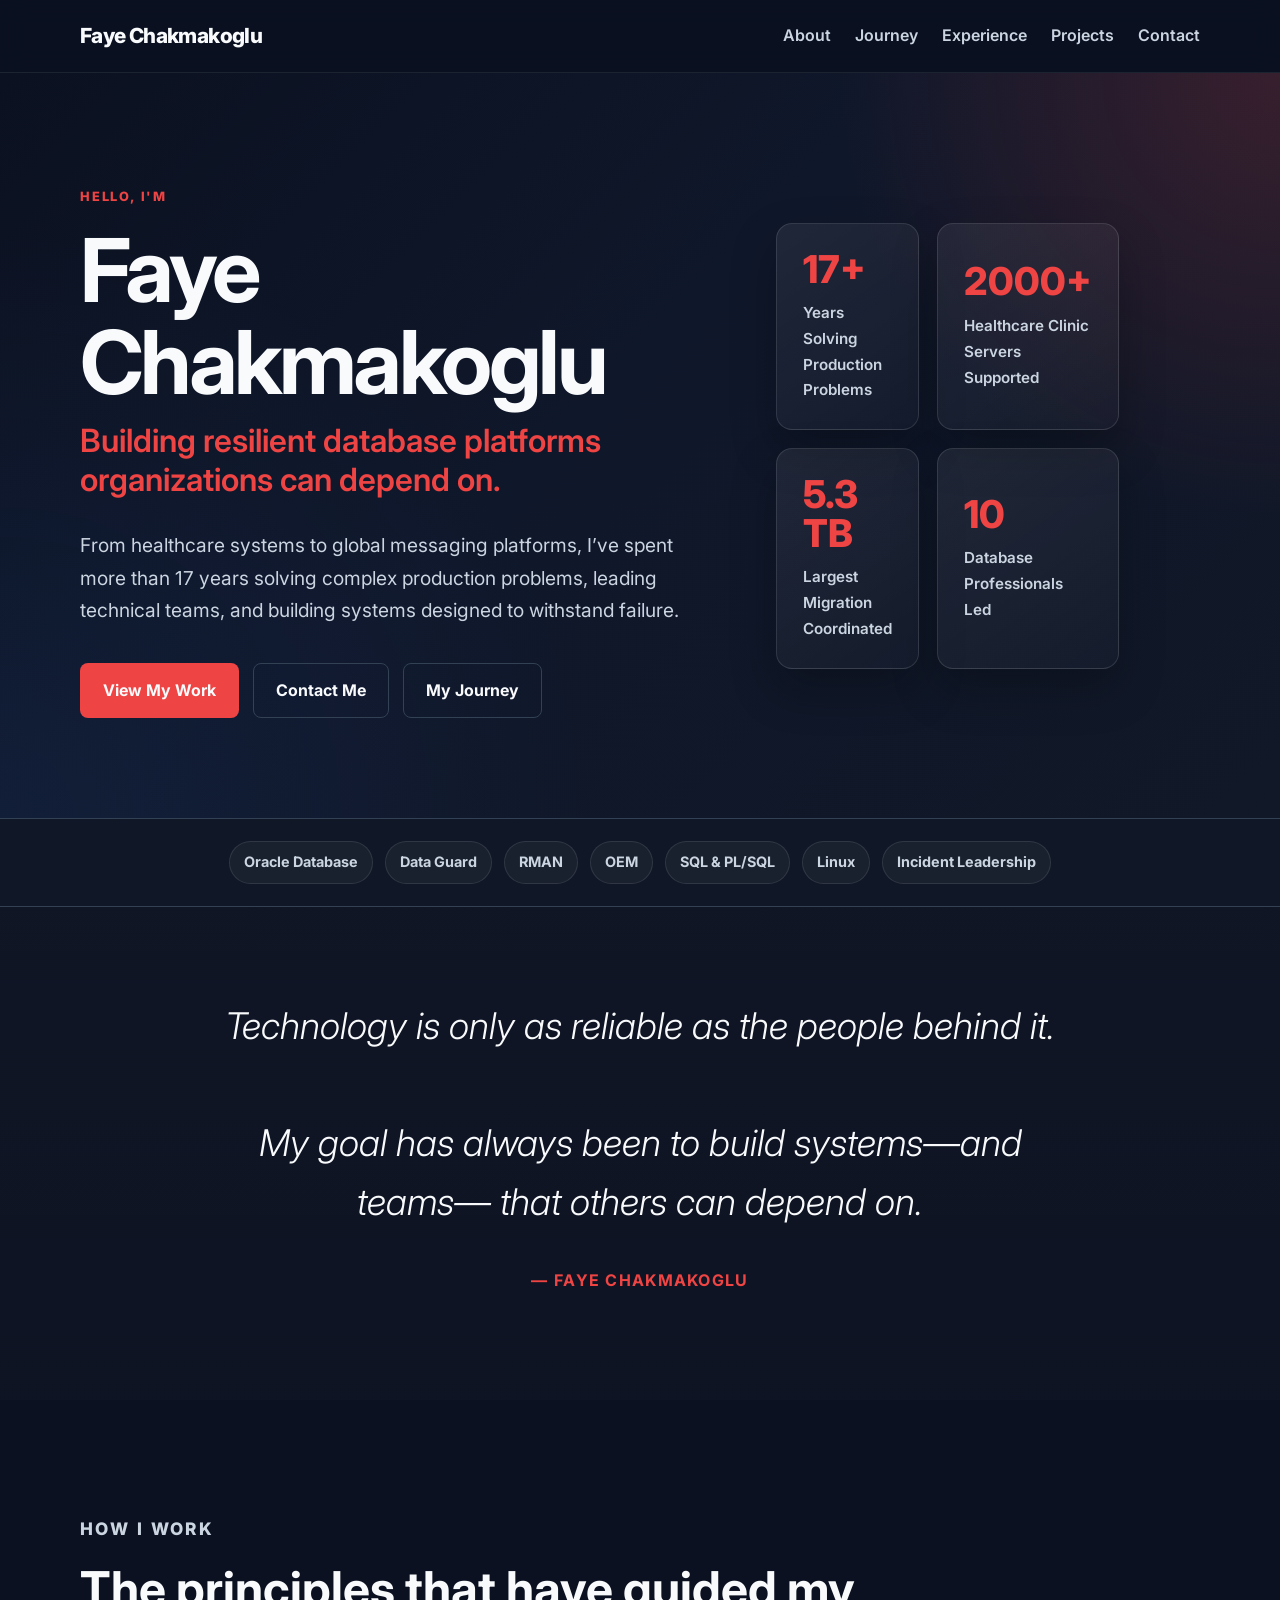
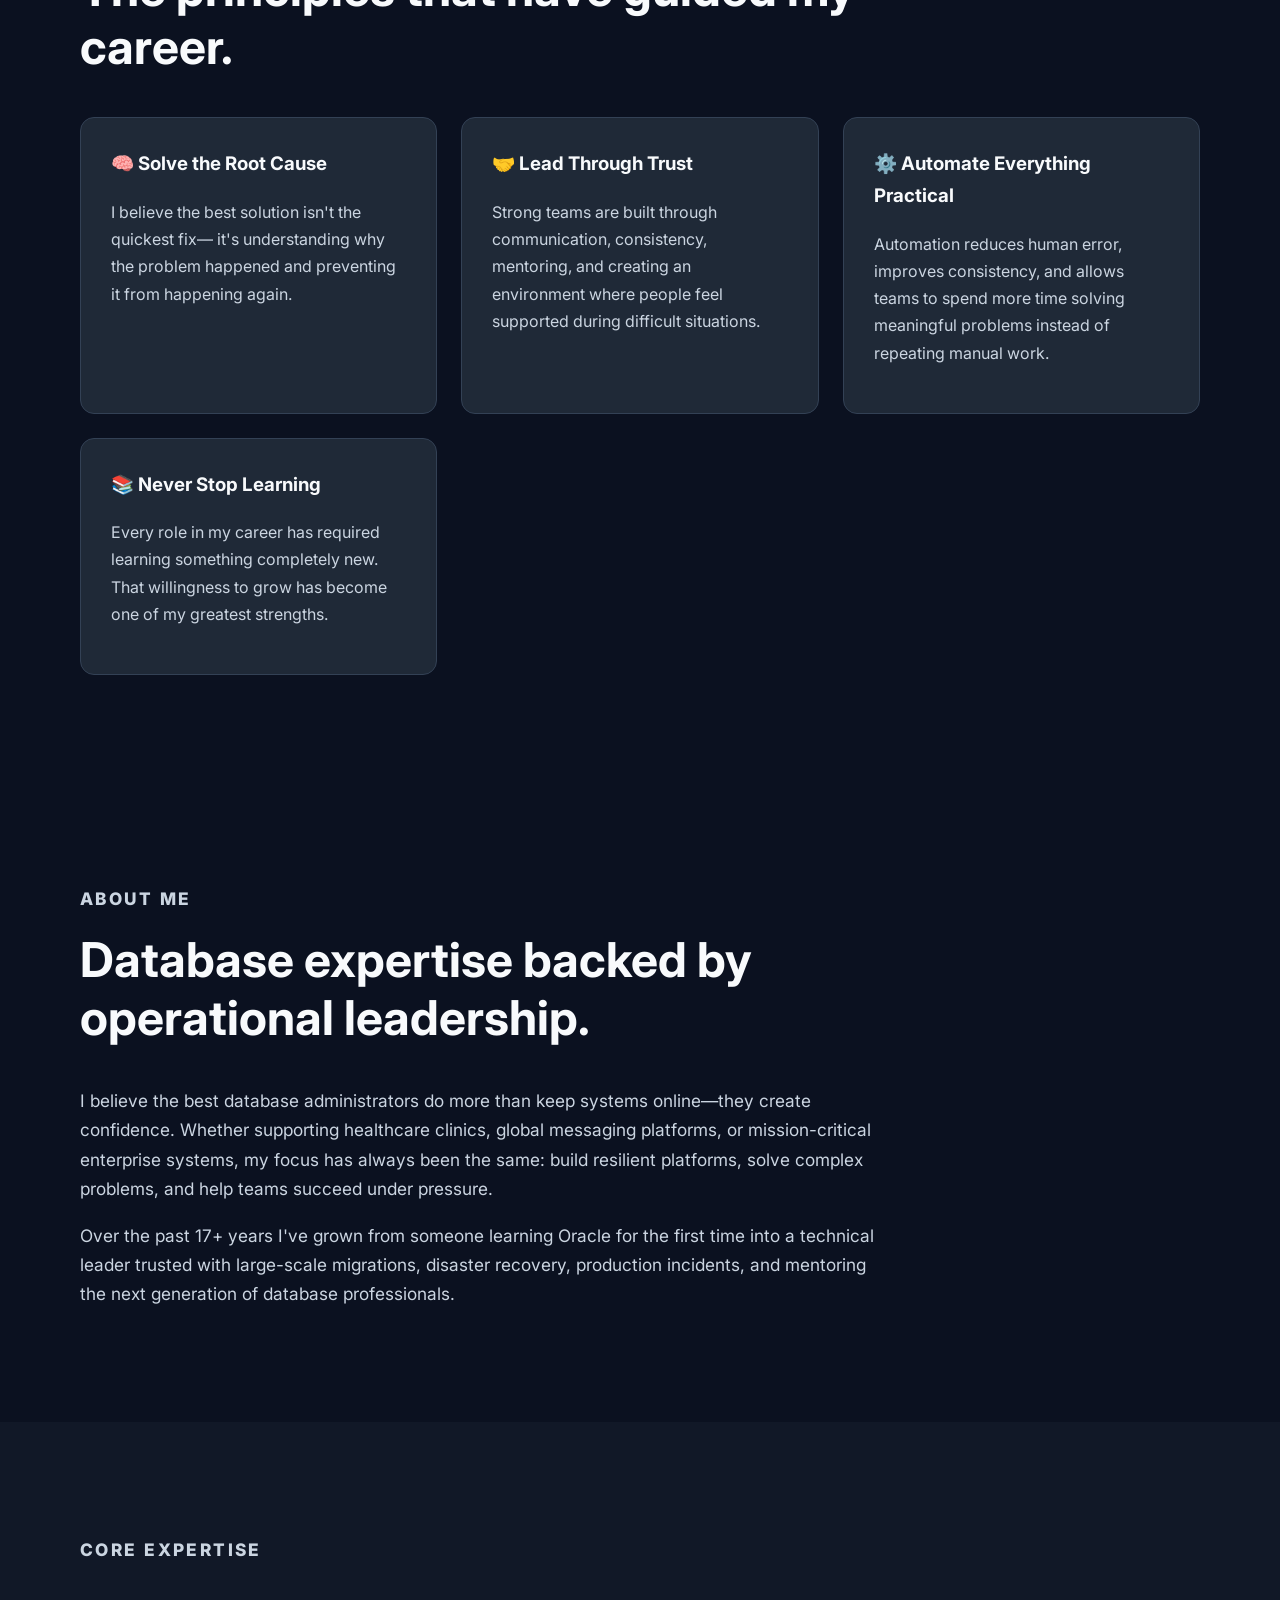
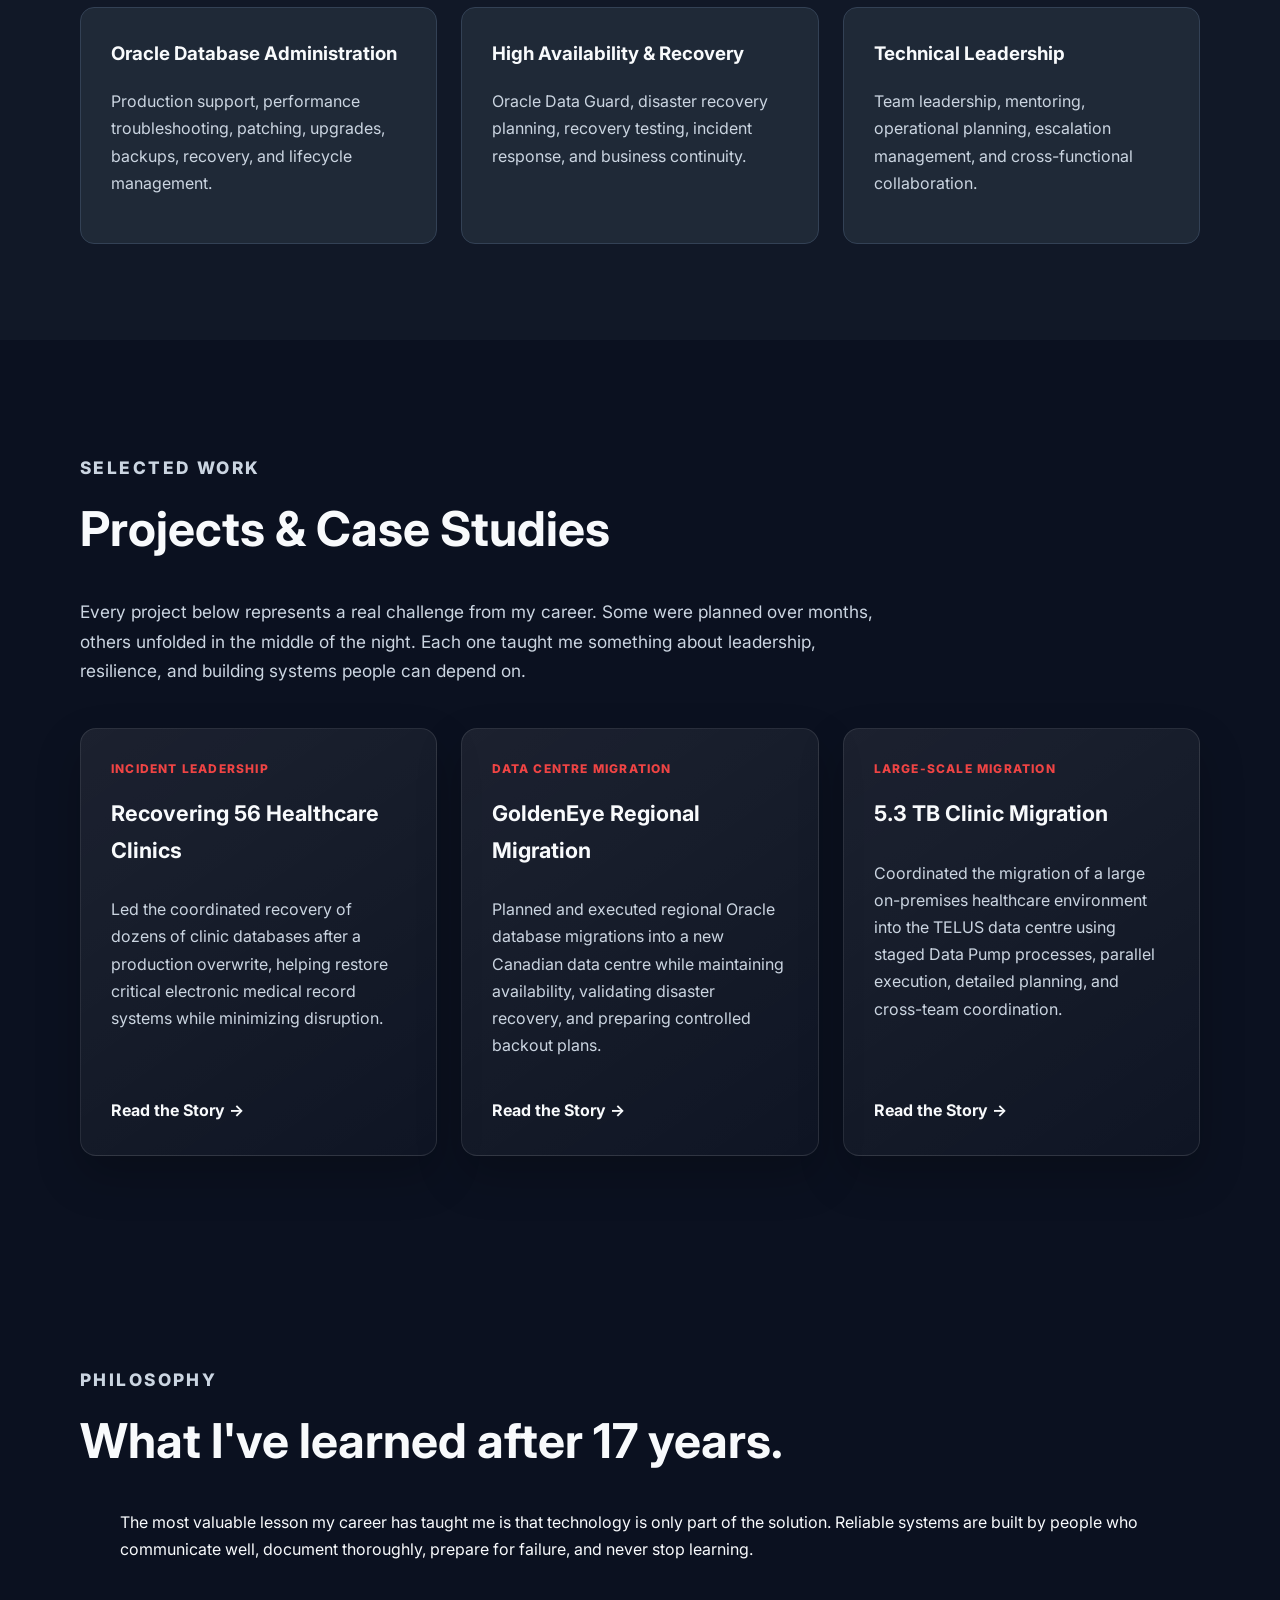
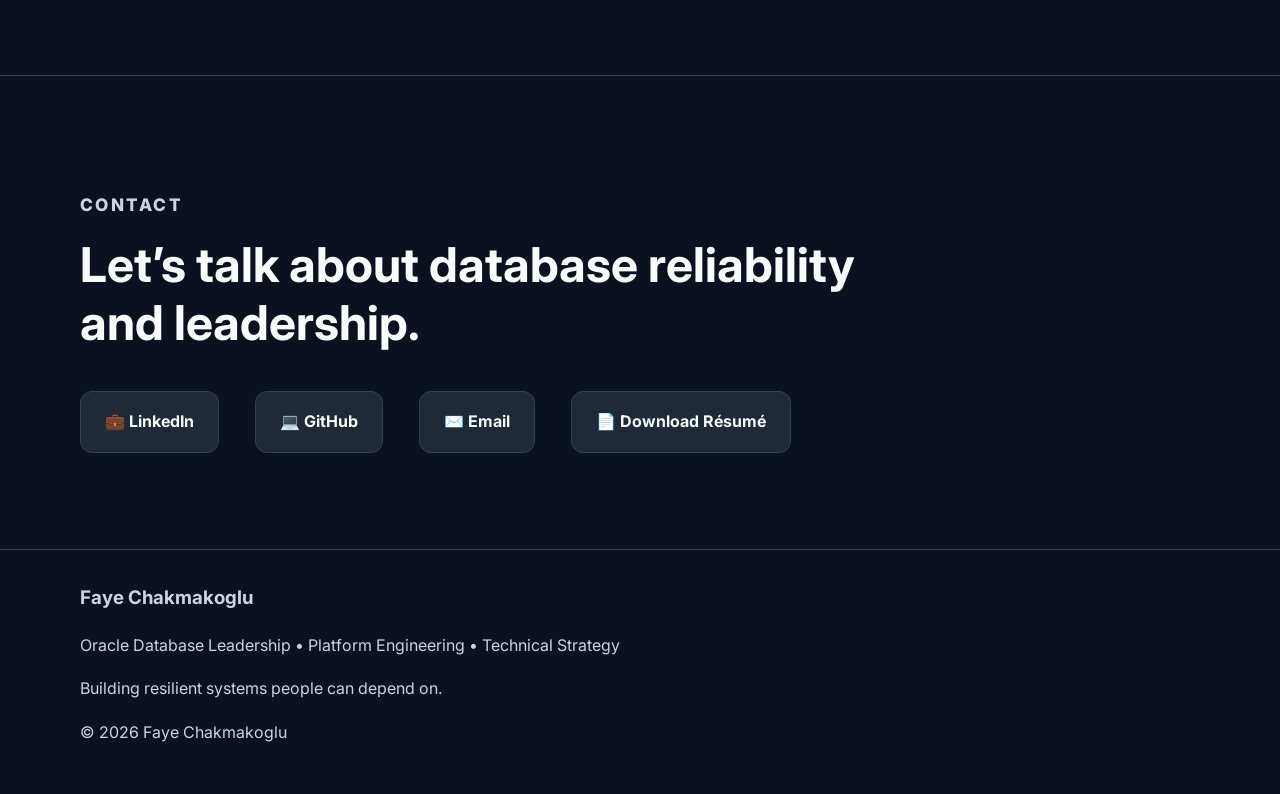
==== index.html @ da44d0d8 "Update index.html" ====
<!DOCTYPE html>
<html lang="en">

<head>
    <meta charset="UTF-8">

    <meta
        name="viewport"
        content="width=device-width, initial-scale=1.0"
    >

    <title>Faye Chakmakoglu | Oracle DBA & Database Leader</title>

    <meta
        name="description"
        content="Oracle DBA and database operations leader with 17+ years of experience supporting mission-critical systems."
    >

    <link rel="preconnect" href="https://fonts.googleapis.com">

    <link
        rel="preconnect"
        href="https://fonts.gstatic.com"
        crossorigin
    >

    <link
        href="https://fonts.googleapis.com/css2?family=Inter:wght@300;400;500;600;700;800&display=swap"
        rel="stylesheet"
    >

    <link rel="stylesheet" href="styles.css">
</head>

<body>

    <!-- HEADER -->
    <header class="site-header">
        <div class="container">

            <a class="logo" href="index.html">
                Faye Chakmakoglu
            </a>

            <nav>
                <a href="#about">About</a>
                <a href="journey.html">Journey</a>
                <a href="#experience">Experience</a>
                <a href="#projects">Projects</a>
                <a href="#contact">Contact</a>
            </nav>

        </div>
    </header>

    <main>

        <!-- HERO -->
        <section class="hero">
            <div class="container hero-grid">

                <div class="hero-content">

                    <p class="eyebrow">
                        HELLO, I'M
                    </p>

                    <h1>
                        Faye<br>
                        Chakmakoglu
                    </h1>

                    <h2 class="subtitle">
    Building resilient database platforms organizations can depend on.
</h2>

                    <p class="hero-text">
    From healthcare systems to global messaging platforms,
    I’ve spent more than 17 years solving complex production
    problems, leading technical teams, and building systems
    designed to withstand failure.
</p>

                    <div class="hero-buttons">

                        <a
                            class="button primary"
                            href="#projects"
                        >
                            View My Work
                        </a>

                        <a
                            class="button secondary"
                            href="#contact"
                        >
                            Contact Me
                        </a>

                        <a
                            class="button secondary"
                            href="journey.html"
                        >
                            My Journey
                        </a>

                    </div>
                </div>

                <div class="hero-visual">
                    <div class="stats-grid">

                        <div class="stats-grid">

    <div class="stat-card">
        <span class="stat-number">17+</span>

        <span class="stat-label">
            Years Solving Production Problems
        </span>
    </div>

    <div class="stat-card">
        <span class="stat-number">2000+</span>

        <span class="stat-label">
            Healthcare Clinic Servers Supported
        </span>
    </div>

    <div class="stat-card">
        <span class="stat-number">5.3 TB</span>

        <span class="stat-label">
            Largest Migration Coordinated
        </span>
    </div>

    <div class="stat-card">
        <span class="stat-number">10</span>

        <span class="stat-label">
            Database Professionals Led
        </span>
    </div>

</div>
                </div>

            </div>
        </section>

        <!-- SKILLS STRIP -->
        <section class="skills-strip">
            <div class="container skills-list">

                <span>Oracle Database</span>
                <span>Data Guard</span>
                <span>RMAN</span>
                <span>OEM</span>
                <span>SQL &amp; PL/SQL</span>
                <span>Linux</span>
                <span>Incident Leadership</span>

            </div>
        </section>

</section>

<!-- PROFESSIONAL PHILOSOPHY -->
<section class="quote-section">
    <div class="container">

        <blockquote>
            Technology is only as reliable as the people behind it.

            <br><br>

            My goal has always been to build systems—and teams—
            that others can depend on.
        </blockquote>

        <p class="quote-author">
            — Faye Chakmakoglu
        </p>

    </div>
</section>

<!-- HOW I WORK -->

<section class="section">

    <div class="container">

        <p class="section-label">
            How I Work
        </p>

        <h2>
            The principles that have guided my career.
        </h2>

        <div class="card-grid">

            <article class="card">

                <h3>
                    🧠 Solve the Root Cause
                </h3>

                <p>
                    I believe the best solution isn't the quickest fix—
                    it's understanding why the problem happened and
                    preventing it from happening again.
                </p>

            </article>

            <article class="card">

                <h3>
                    🤝 Lead Through Trust
                </h3>

                <p>
                    Strong teams are built through communication,
                    consistency, mentoring, and creating an environment
                    where people feel supported during difficult
                    situations.
                </p>

            </article>

            <article class="card">

                <h3>
                    ⚙️ Automate Everything Practical
                </h3>

                <p>
                    Automation reduces human error, improves consistency,
                    and allows teams to spend more time solving meaningful
                    problems instead of repeating manual work.
                </p>

            </article>

            <article class="card">

                <h3>
                    📚 Never Stop Learning
                </h3>

                <p>
                    Every role in my career has required learning
                    something completely new. That willingness to grow
                    has become one of my greatest strengths.
                </p>

            </article>

        </div>

    </div>

</section>

        <!-- ABOUT -->
        <section id="about" class="section">
            <div class="container">

                <p class="section-label">
                    About Me
                </p>

                <h2>
                    Database expertise backed by operational leadership.
                </h2>

                <p>
    I believe the best database administrators do more than keep systems
    online—they create confidence. Whether supporting healthcare clinics,
    global messaging platforms, or mission-critical enterprise systems, my
    focus has always been the same: build resilient platforms, solve complex
    problems, and help teams succeed under pressure.
</p>

<p>
    Over the past 17+ years I've grown from someone learning Oracle for the
    first time into a technical leader trusted with large-scale migrations,
    disaster recovery, production incidents, and mentoring the next
    generation of database professionals.
</p>

            </div>
        </section>

        <!-- EXPERIENCE -->
        <section id="experience" class="section alternate">
            <div class="container">

                <p class="section-label">
                    Core Expertise
                </p>

                <div class="card-grid">

                    <article class="card">
                        <h3>Oracle Database Administration</h3>

                        <p>
                            Production support, performance troubleshooting,
                            patching, upgrades, backups, recovery, and lifecycle
                            management.
                        </p>
                    </article>

                    <article class="card">
                        <h3>High Availability &amp; Recovery</h3>

                        <p>
                            Oracle Data Guard, disaster recovery planning,
                            recovery testing, incident response, and business
                            continuity.
                        </p>
                    </article>

                    <article class="card">
                        <h3>Technical Leadership</h3>

                        <p>
                            Team leadership, mentoring, operational planning,
                            escalation management, and cross-functional
                            collaboration.
                        </p>
                    </article>

                </div>
            </div>
        </section>

        <!-- PROJECTS -->
        <section id="projects" class="section">
            <div class="container">

                <p class="section-label">
                    Selected Work
                </p>

                <h2>
                    Projects &amp; Case Studies
                </h2>

                <p>
    Every project below represents a real challenge from my career.
    Some were planned over months, others unfolded in the middle of the
    night. Each one taught me something about leadership, resilience,
    and building systems people can depend on.
</p>

                <div class="projects-grid">

    <article class="project-card">

        <span class="project-type">
            Incident Leadership
        </span>

        <h3>
            Recovering 56 Healthcare Clinics
        </h3>

        <p>
            Led the coordinated recovery of dozens of clinic databases
            after a production overwrite, helping restore critical
            electronic medical record systems while minimizing disruption.
        </p>

        <a href="#" class="project-link">
            Read the Story →
        </a>

    </article>

    <article class="project-card">

        <span class="project-type">
            Data Centre Migration
        </span>

        <h3>
            GoldenEye Regional Migration
        </h3>

        <p>
            Planned and executed regional Oracle database migrations into
            a new Canadian data centre while maintaining availability,
            validating disaster recovery, and preparing controlled
            backout plans.
        </p>

        <a href="#" class="project-link">
            Read the Story →
        </a>

    </article>

    <article class="project-card">

        <span class="project-type">
            Large-Scale Migration
        </span>

        <h3>
            5.3 TB Clinic Migration
        </h3>

        <p>
            Coordinated the migration of a large on-premises healthcare
            environment into the TELUS data centre using staged Data Pump
            processes, parallel execution, detailed planning, and
            cross-team coordination.
        </p>

        <a href="#" class="project-link">
            Read the Story →
        </a>

    </article>

</div>
            </div>
        </section>

        <section class="section">

    <div class="container">

        <p class="section-label">
            Philosophy
        </p>

        <h2>
            What I've learned after 17 years.
        </h2>

        <blockquote>

            The most valuable lesson my career has taught me is that
            technology is only part of the solution.

            Reliable systems are built by people who communicate well,
            document thoroughly, prepare for failure, and never stop
            learning.

        </blockquote>

    </div>

</section>

        <!-- CONTACT -->
        <section id="contact" class="section contact-section">
            <div class="container">

                <p class="section-label">
                    Contact
                </p>

                <h2>
                    Let’s talk about database reliability and leadership.
                </h2>

                <p>

    <div class="contact-links">

    <a href="https://www.linkedin.com/in/faye-chakmakoglu-5697331b"
       target="_blank"
       class="contact-button">
        💼 LinkedIn
    </a>

    </p>

    <a href="https://github.com/fayechakmakoglu-sys"
       target="_blank"
       class="contact-button">
        💻 GitHub
    </a>

    </p>

    <a href="mailto:faye.chakmakoglu@gmail.com"
       class="contact-button">
        ✉️ Email
    </a>

    </p>

    <a href="resume.pdf"
       target="_blank"
       class="contact-button">
        📄 Download Résumé
    </a>

</div>

            </div>
        </section>         

    </main>

    <!-- FOOTER -->
    <footer>

    <div class="container">

        <h3>
            Faye Chakmakoglu
        </h3>

        <p>
            Oracle Database Leadership • Platform Engineering •
            Technical Strategy
        </p>

        <p>
            Building resilient systems people can depend on.
        </p>

        <p>
            © 2026 Faye Chakmakoglu
        </p>

    </div>

</footer>

</body>
</html>
---- styles.css ----
:root {
    --background: #0b1120;
    --surface: #111827;
    --surface-light: #1f2937;
    --text: #f8fafc;
    --muted: #cbd5e1;
    --accent: #ef4444;
    --accent-dark: #dc2626;
    --border: #334155;
    --max-width: 1120px;
}

* {
    box-sizing: border-box;
}

html {
    scroll-behavior: smooth;
}

body {
    margin: 0;
    font-family: "Inter", sans-serif;
    background: var(--background);
    color: var(--text);
    line-height: 1.7;
}

a {
    color: inherit;
}

.container {
    width: min(90%, var(--max-width));
    margin: 0 auto;
}

/* HEADER */

.site-header {
    position: sticky;
    top: 0;
    z-index: 100;
    background: rgba(11, 17, 32, 0.72);
    backdrop-filter: blur(14px);
    -webkit-backdrop-filter: blur(14px);
    border-bottom: 1px solid rgba(255, 255, 255, 0.08);
}

.site-header .container {
    min-height: 72px;
    display: flex;
    align-items: center;
    justify-content: space-between;
    gap: 30px;
}

.logo {
    font-size: 1.3rem;
    font-weight: 800;
    letter-spacing: -0.03em;
    text-decoration: none;
    transition: color 0.25s ease;
}

.logo:hover {
    color: var(--accent);
}

nav {
    display: flex;
    gap: 24px;
}

nav a {
    position: relative;
    color: var(--muted);
    font-weight: 600;
    text-decoration: none;
    transition: color 0.25s ease;
}

nav a:hover {
    color: var(--text);
}

nav a::after {
    content: "";
    position: absolute;
    left: 0;
    bottom: -6px;
    width: 0;
    height: 2px;
    background: var(--accent);
    transition: width 0.25s ease;
}

nav a:hover::after {
    width: 100%;
}

/* HERO */

.hero {
    min-height: 78vh;
    display: flex;
    align-items: center;
    padding: 100px 0;
    background:
        radial-gradient(
            circle at top right,
            rgba(239, 68, 68, 0.18),
            transparent 30%
        ),
        radial-gradient(
            circle at bottom left,
            rgba(59, 130, 246, 0.08),
            transparent 40%
        ),
        linear-gradient(
            135deg,
            #0b1120 0%,
            #0f172a 45%,
            #111827 100%
        );
}

.hero-grid {
    display: grid;
    grid-template-columns: 1.2fr 0.8fr;
    align-items: center;
    gap: 60px;
}

.eyebrow,
.section-label {
    color: var(--accent);
    font-size: 0.8rem;
    font-weight: 800;
    letter-spacing: 0.14em;
    text-transform: uppercase;
}

h1 {
    max-width: 900px;
    margin: 16px 0 24px;
    font-size: clamp(2.7rem, 7vw, 5.5rem);
    line-height: 1.05;
    letter-spacing: -0.04em;
}

h2 {
    max-width: 780px;
    margin-top: 8px;
    font-size: clamp(2rem, 4vw, 3rem);
    line-height: 1.2;
}

h3 {
    margin-top: 0;
}

.subtitle {
    margin-top: -10px;
    margin-bottom: 30px;
    color: var(--accent);
    font-size: 2rem;
    font-weight: 600;
}

.hero-text {
    max-width: 750px;
    color: var(--muted);
    font-size: 1.2rem;
}

.hero-buttons {
    display: flex;
    flex-wrap: wrap;
    gap: 14px;
    margin-top: 36px;
}

.button {
    display: inline-block;
    padding: 13px 22px;
    border: 1px solid transparent;
    border-radius: 8px;
    font-weight: 700;
    text-decoration: none;
    transition:
        transform 0.25s ease,
        box-shadow 0.25s ease,
        background 0.25s ease;
}

.button.primary {
    background: var(--accent);
}

.button.primary:hover {
    background: var(--accent-dark);
    transform: translateY(-3px);
    box-shadow: 0 12px 25px rgba(239, 68, 68, 0.3);
}

.button.secondary {
    border-color: var(--border);
}

.button.secondary:hover {
    background: var(--surface-light);
    transform: translateY(-3px);
    box-shadow: 0 12px 25px rgba(0, 0, 0, 0.35);
}

/* HERO STATS */

.hero-visual {
    display: flex;
    justify-content: center;
}

.stats-grid {
    width: 100%;
    display: grid;
    grid-template-columns: repeat(2, 1fr);
    gap: 18px;
}

.stat-card {
    min-height: 160px;
    display: flex;
    flex-direction: column;
    justify-content: center;
    padding: 26px;
    background:
        linear-gradient(
            145deg,
            rgba(255, 255, 255, 0.07),
            rgba(255, 255, 255, 0.02)
        );
    border: 1px solid rgba(255, 255, 255, 0.12);
    border-radius: 16px;
    box-shadow: 0 20px 45px rgba(0, 0, 0, 0.25);
    transition:
        transform 0.25s ease,
        border-color 0.25s ease;
}

.stat-card:hover {
    transform: translateY(-5px);
    border-color: rgba(239, 68, 68, 0.65);
}

.stat-number {
    color: var(--accent);
    font-size: 2.4rem;
    font-weight: 800;
    line-height: 1;
}

.stat-label {
    margin-top: 12px;
    color: var(--muted);
    font-size: 0.95rem;
    font-weight: 600;
}

/* SKILLS */

.skills-strip {
    padding: 22px 0;
    background: rgba(17, 24, 39, 0.85);
    border-top: 1px solid var(--border);
    border-bottom: 1px solid var(--border);
}

.skills-list {
    display: flex;
    flex-wrap: wrap;
    justify-content: center;
    gap: 12px;
}

.skills-list span {
    padding: 8px 14px;
    color: var(--muted);
    font-size: 0.9rem;
    font-weight: 700;
    background: rgba(255, 255, 255, 0.04);
    border: 1px solid rgba(255, 255, 255, 0.1);
    border-radius: 999px;
    transition:
        color 0.25s ease,
        border-color 0.25s ease,
        transform 0.25s ease;
}

.skills-list span:hover {
    color: var(--text);
    border-color: rgba(239, 68, 68, 0.6);
    transform: translateY(-2px);
}

/* PROFESSIONAL PHILOSOPHY */

.quote-section {
    padding: 90px 0;
    text-align: center;
    background:
        linear-gradient(
            180deg,
            rgba(255, 255, 255, 0.02),
            rgba(255, 255, 255, 0.01)
        );
}

.quote-section blockquote {
    max-width: 850px;
    margin: 0 auto;
    color: var(--text);
    font-size: clamp(1.6rem, 3vw, 2.3rem);
    font-weight: 300;
    font-style: italic;
    line-height: 1.6;
}

.quote-author {
    margin-top: 35px;
    color: var(--accent);
    font-weight: 700;
    letter-spacing: 0.08em;
    text-transform: uppercase;
}

/* GENERAL SECTIONS */

/* QUOTE */

.quote-section {

    padding: 90px 0;

    text-align: center;

    background:
        linear-gradient(
            180deg,
            rgba(255,255,255,.02),
            rgba(255,255,255,.01)
        );

}

.quote-section blockquote {

    max-width: 850px;

    margin: auto;

    font-size: clamp(1.6rem,3vw,2.3rem);

    line-height: 1.6;

    font-weight: 300;

    font-style: italic;

    color: var(--text);

}

.quote-author {

    margin-top: 35px;

    color: var(--accent);

    font-weight: 700;

    letter-spacing: .08em;

    text-transform: uppercase;

}

.section {
    padding: 96px 0;
}

.section p {
    max-width: 800px;
    color: var(--muted);
    font-size: 1.08rem;
}

.alternate,
.story-section {
    background: var(--surface);
}

/* EXPERTISE CARDS */

.card-grid {
    display: grid;
    grid-template-columns: repeat(3, 1fr);
    gap: 24px;
    margin-top: 42px;
}

.card {
    padding: 30px;
    background: var(--surface-light);
    border: 1px solid var(--border);
    border-radius: 14px;
}

.card p {
    font-size: 1rem;
}

/* JOURNEY */

.journey-intro {
    max-width: 700px;
    margin-top: 12px;
    margin-bottom: 50px;
    color: var(--muted);
    font-size: 1.15rem;
}

.timeline {
    position: relative;
    max-width: 850px;
    margin-top: 50px;
    padding-left: 34px;
}

.timeline::before {
    content: "";
    position: absolute;
    top: 0;
    bottom: 0;
    left: 7px;
    width: 2px;
    background: linear-gradient(
        to bottom,
        var(--accent),
        rgba(239, 68, 68, 0.15)
    );
}

.timeline-item {
    position: relative;
    display: grid;
    grid-template-columns: 130px 1fr;
    gap: 28px;
    padding-bottom: 45px;
}

.timeline-item::before {
    content: "";
    position: absolute;
    top: 7px;
    left: -34px;
    width: 14px;
    height: 14px;
    background: var(--accent);
    border: 4px solid var(--surface);
    border-radius: 50%;
    box-shadow: 0 0 20px rgba(239, 68, 68, 0.45);
}

.timeline-year {
    color: var(--accent);
    font-size: 0.85rem;
    font-weight: 800;
    letter-spacing: 0.08em;
    text-transform: uppercase;
}

.timeline-content {
    padding: 24px;
    background: rgba(255, 255, 255, 0.04);
    border: 1px solid rgba(255, 255, 255, 0.1);
    border-radius: 14px;
}

.timeline-content h3 {
    margin-bottom: 8px;
}

.timeline-content p {
    margin-bottom: 0;
}

/* PROJECTS */

.projects-grid {
    display: grid;
    grid-template-columns: repeat(3, 1fr);
    gap: 24px;
    margin-top: 42px;
}

.project-card {
    display: flex;
    flex-direction: column;
    min-height: 320px;
    padding: 30px;
    background:
        linear-gradient(
            145deg,
            rgba(255, 255, 255, 0.07),
            rgba(255, 255, 255, 0.02)
        );
    border: 1px solid rgba(255, 255, 255, 0.1);
    border-radius: 16px;
    box-shadow: 0 20px 45px rgba(0, 0, 0, 0.22);
    transition:
        transform 0.25s ease,
        border-color 0.25s ease,
        box-shadow 0.25s ease;
}

.project-card:hover {
    transform: translateY(-6px);
    border-color: rgba(239, 68, 68, 0.6);
    box-shadow:
        0 26px 55px rgba(0, 0, 0, 0.32),
        0 0 30px rgba(239, 68, 68, 0.08);
}

.project-type {
    color: var(--accent);
    font-size: 0.75rem;
    font-weight: 800;
    letter-spacing: 0.1em;
    text-transform: uppercase;
}

.project-card h3 {
    margin-top: 16px;
    margin-bottom: 12px;
    font-size: 1.35rem;
}

.project-card p {
    flex-grow: 1;
    font-size: 1rem;
}

.project-link {
    margin-top: 22px;
    color: var(--text);
    font-weight: 700;
    text-decoration: none;
    transition: color 0.25s ease;
}

.project-link:hover {
    color: var(--accent);
}

/* CONTACT AND FOOTER */

.contact-section {
    border-top: 1px solid var(--border);
}

footer {
    padding: 32px 0;
    color: var(--muted);
    border-top: 1px solid var(--border);
}

/* MOBILE */

/* CONTACT BUTTONS */

.contact-links {

    display: flex;
    flex-wrap: wrap;
    gap: 18px;
    margin-top: 40px;

}

.contact-button {

    display: inline-flex;
    align-items: center;
    justify-content: center;

    padding: 16px 24px;

    background: var(--surface-light);

    border: 1px solid var(--border);

    border-radius: 12px;

    color: var(--text);

    font-weight: 700;

    text-decoration: none;

    transition:
        transform .25s ease,
        background .25s ease,
        border-color .25s ease,
        box-shadow .25s ease;

}

.contact-button:hover {

    transform: translateY(-4px);

    background: rgba(239,68,68,.12);

    border-color: var(--accent);

    box-shadow: 0 15px 35px rgba(239,68,68,.20);

}

@media (max-width: 800px) {
    .site-header .container {
        flex-direction: column;
        align-items: flex-start;
        padding: 18px 0;
    }

    nav {
        width: 100%;
        gap: 14px;
        overflow-x: auto;
        font-size: 0.9rem;
    }

    .hero {
        min-height: auto;
        padding: 80px 0;
    }

    .hero-grid {
        grid-template-columns: 1fr;
    }

    .hero-visual {
        order: 2;
    }

    .stats-grid {
        grid-template-columns: 1fr;
    }

    .card-grid,
    .projects-grid {
        grid-template-columns: 1fr;
    }

    .timeline {
        padding-left: 28px;
    }

    .timeline-item {
        grid-template-columns: 1fr;
        gap: 10px;
    }

    .timeline-item::before {
        left: -28px;
    }
}
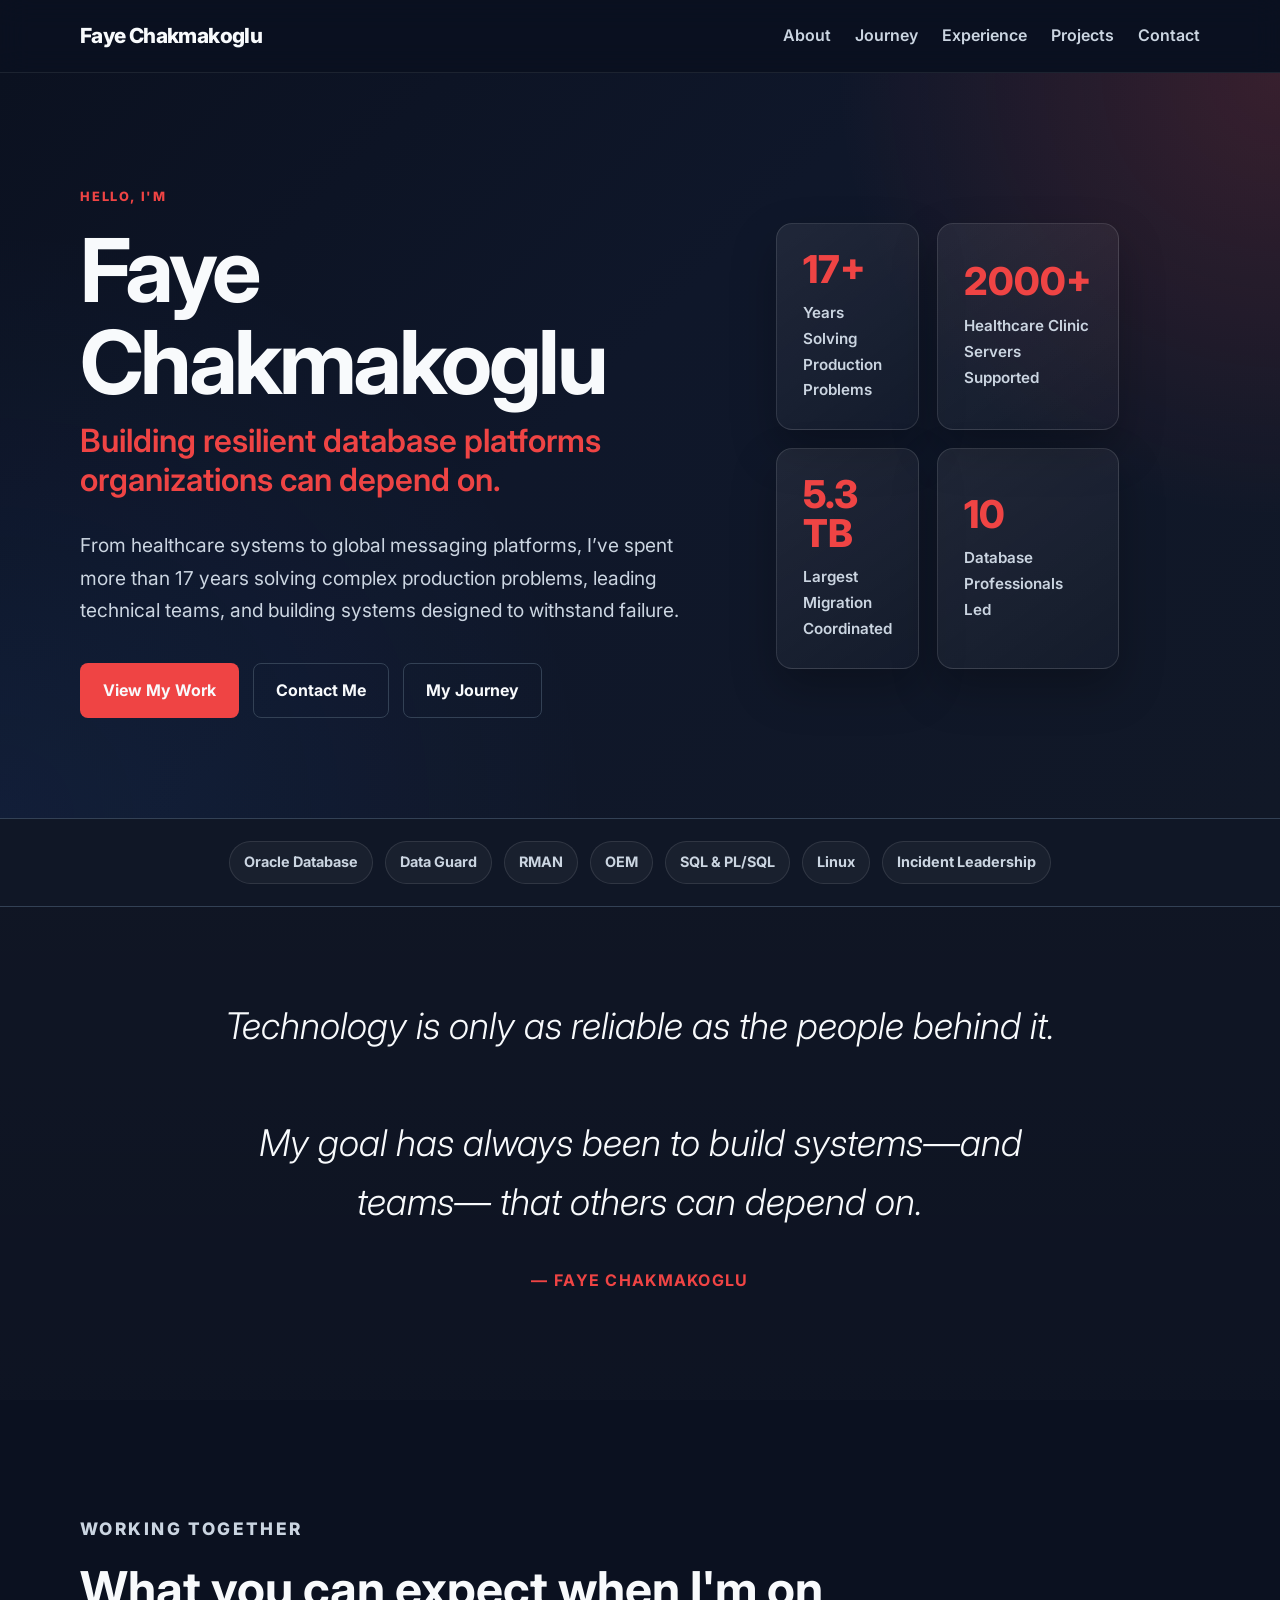
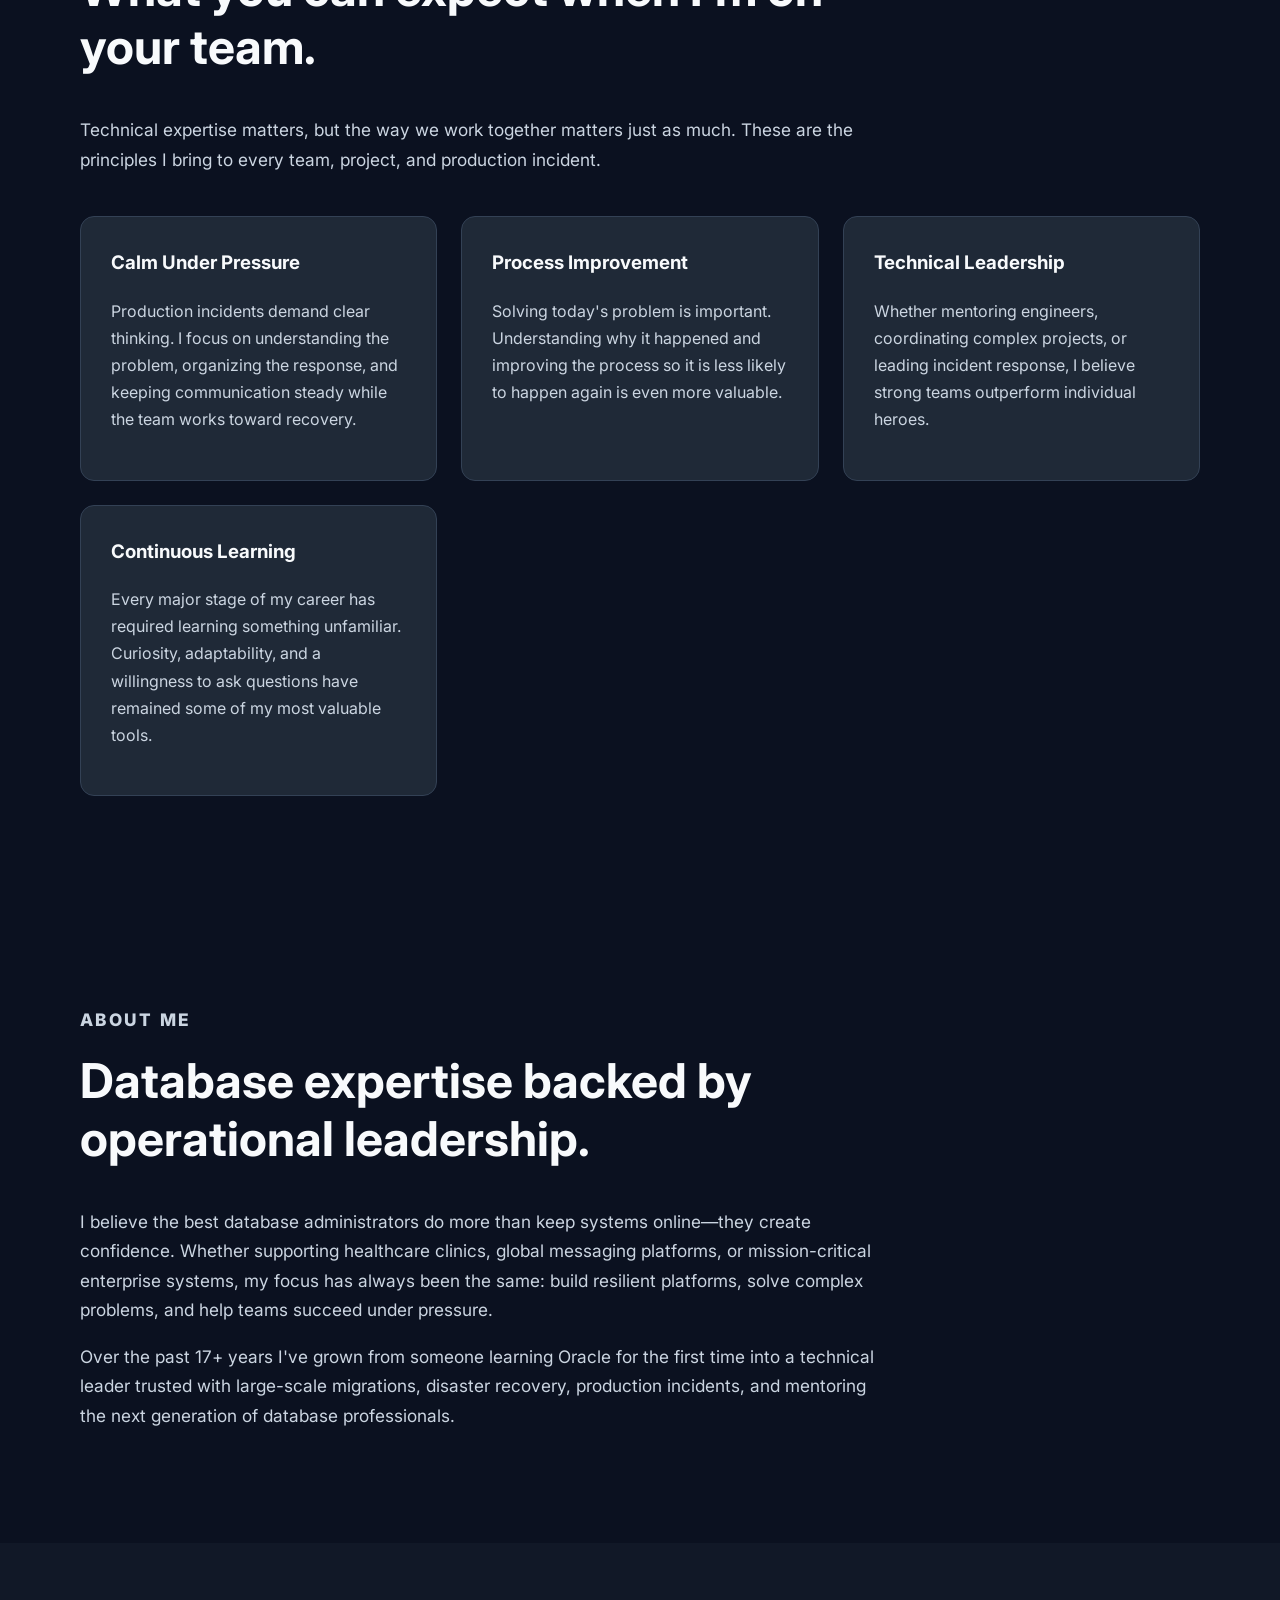
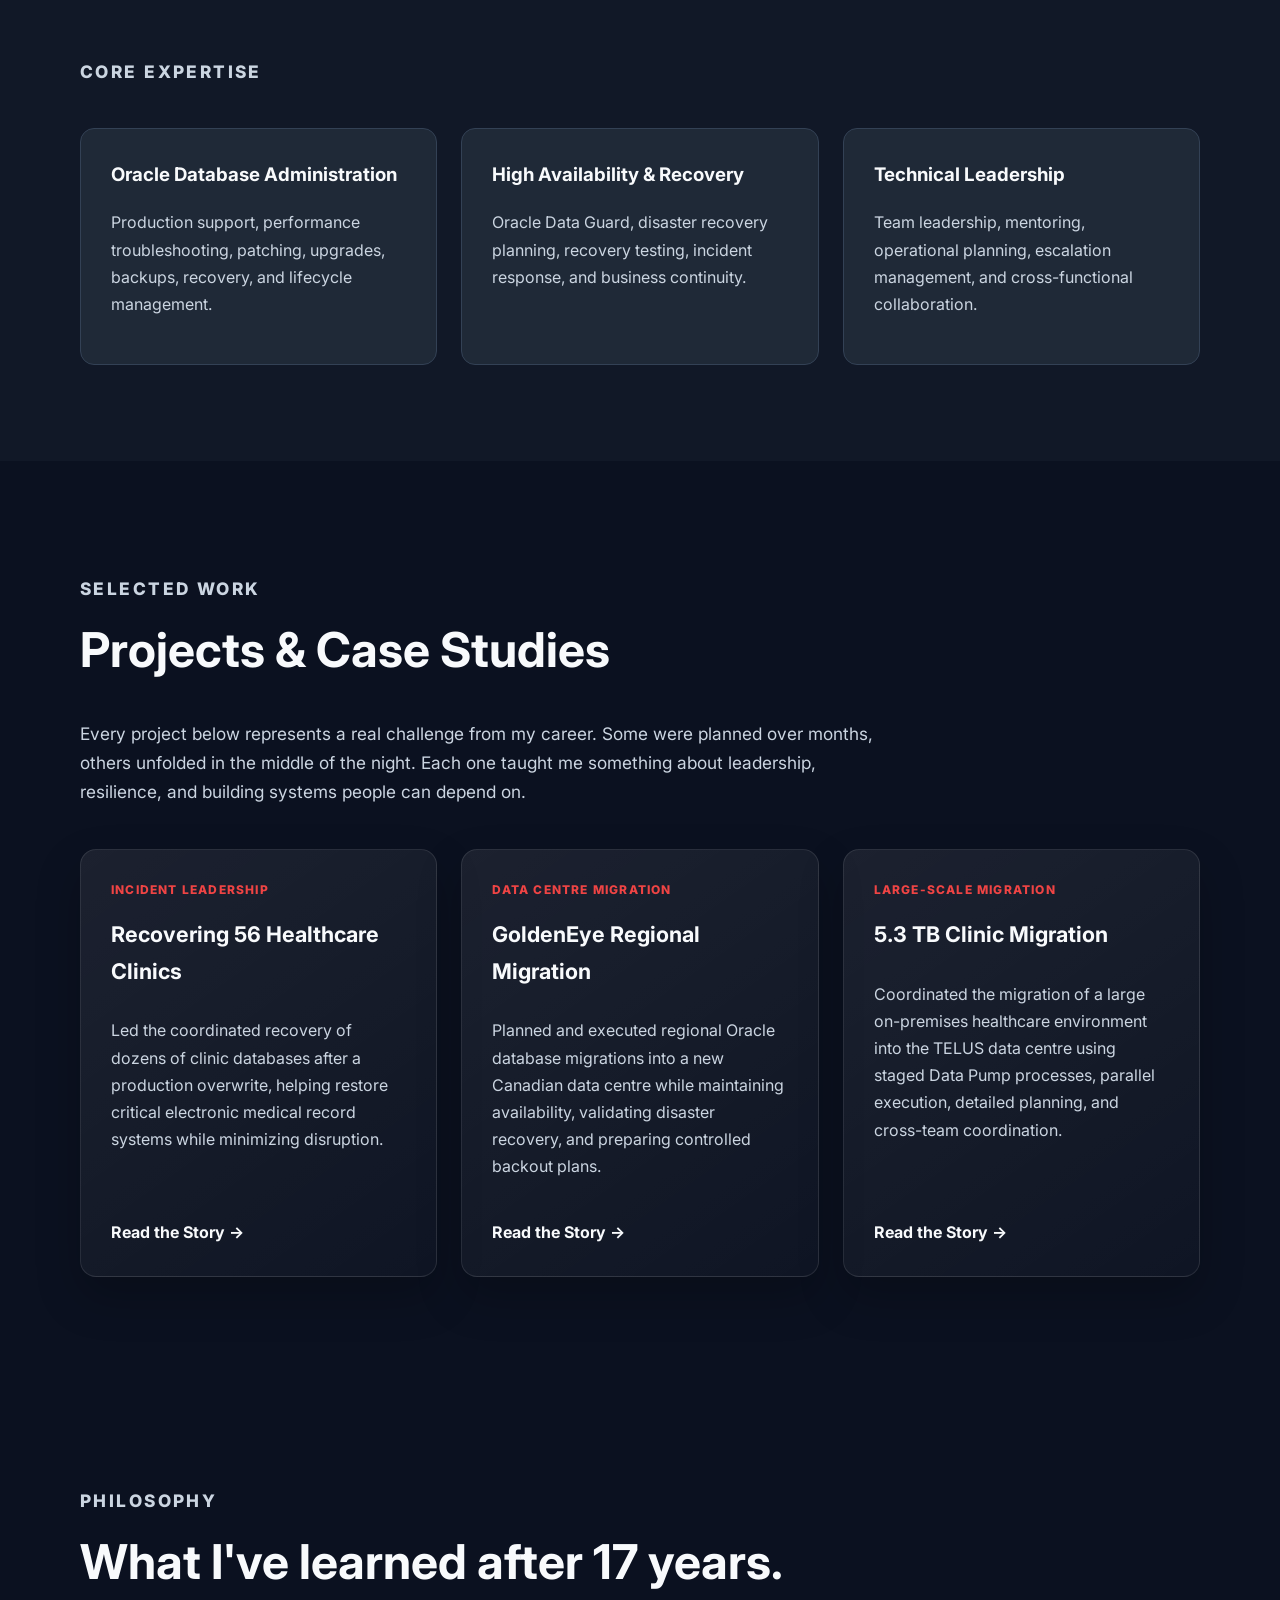
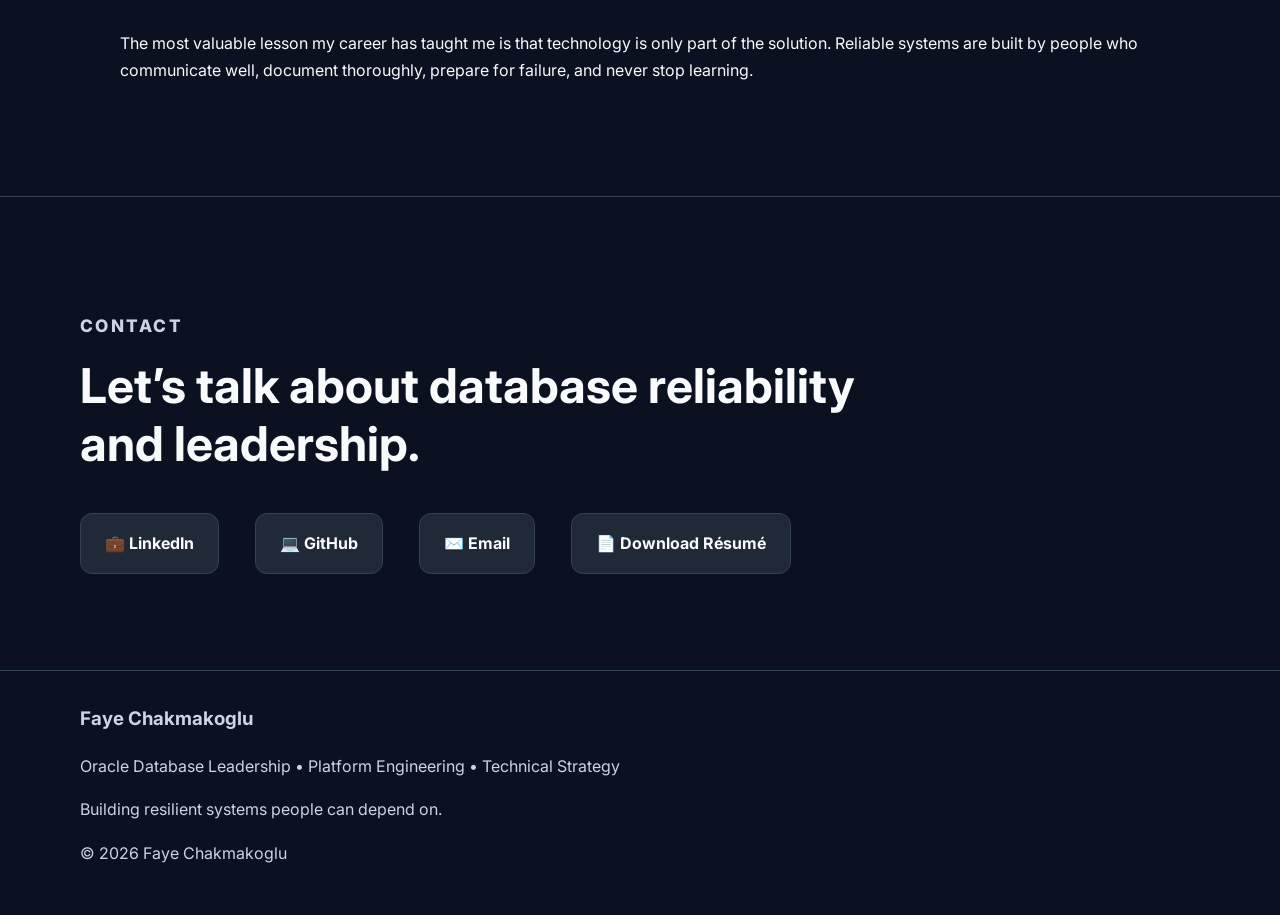
==== commit 5b421e19: "Update index.html" ====
--- a/index.html
+++ b/index.html
@@ -187,32 +187,38 @@
     </div>
 </section>
 
-<!-- HOW I WORK -->
-
-<section class="section">
+<!-- WORKING TOGETHER -->
+<section class="section working-together">
 
     <div class="container">
 
         <p class="section-label">
-            How I Work
+            Working Together
         </p>
 
         <h2>
-            The principles that have guided my career.
+            What you can expect when I'm on your team.
         </h2>
 
+        <p class="section-intro">
+            Technical expertise matters, but the way we work together
+            matters just as much. These are the principles I bring to
+            every team, project, and production incident.
+        </p>
+
         <div class="card-grid">
 
             <article class="card">
 
                 <h3>
-                    🧠 Solve the Root Cause
+                    Calm Under Pressure
                 </h3>
 
                 <p>
-                    I believe the best solution isn't the quickest fix—
-                    it's understanding why the problem happened and
-                    preventing it from happening again.
+                    Production incidents demand clear thinking. I focus on
+                    understanding the problem, organizing the response,
+                    and keeping communication steady while the team works
+                    toward recovery.
                 </p>
 
             </article>
@@ -220,14 +226,13 @@
             <article class="card">
 
                 <h3>
-                    🤝 Lead Through Trust
+                    Process Improvement
                 </h3>
 
                 <p>
-                    Strong teams are built through communication,
-                    consistency, mentoring, and creating an environment
-                    where people feel supported during difficult
-                    situations.
+                    Solving today's problem is important. Understanding why
+                    it happened and improving the process so it is less likely
+                    to happen again is even more valuable.
                 </p>
 
             </article>
@@ -235,13 +240,13 @@
             <article class="card">
 
                 <h3>
-                    ⚙️ Automate Everything Practical
+                    Technical Leadership
                 </h3>
 
                 <p>
-                    Automation reduces human error, improves consistency,
-                    and allows teams to spend more time solving meaningful
-                    problems instead of repeating manual work.
+                    Whether mentoring engineers, coordinating complex projects,
+                    or leading incident response, I believe strong teams
+                    outperform individual heroes.
                 </p>
 
             </article>
@@ -249,13 +254,14 @@
             <article class="card">
 
                 <h3>
-                    📚 Never Stop Learning
+                    Continuous Learning
                 </h3>
 
                 <p>
-                    Every role in my career has required learning
-                    something completely new. That willingness to grow
-                    has become one of my greatest strengths.
+                    Every major stage of my career has required learning
+                    something unfamiliar. Curiosity, adaptability, and a
+                    willingness to ask questions have remained some of my
+                    most valuable tools.
                 </p>
 
             </article>
@@ -377,7 +383,7 @@
             electronic medical record systems while minimizing disruption.
         </p>
 
-        <a href="#" class="project-link">
+        <a href="56-clinic-recovery.html" class="project-link">
             Read the Story →
         </a>
 
--- a/styles.css
+++ b/styles.css
@@ -628,6 +628,61 @@
 
 }
 
+/* RECOVERY STRATEGY */
+
+.recovery-strategy {
+    background: var(--surface);
+}
+
+.recovery-steps {
+    display: grid;
+    grid-template-columns: repeat(2, 1fr);
+    gap: 22px;
+    margin-top: 45px;
+}
+
+.recovery-step {
+    position: relative;
+    padding: 30px;
+    background:
+        linear-gradient(
+            145deg,
+            rgba(255, 255, 255, 0.06),
+            rgba(255, 255, 255, 0.02)
+        );
+    border: 1px solid rgba(255, 255, 255, 0.1);
+    border-radius: 16px;
+    transition:
+        transform 0.25s ease,
+        border-color 0.25s ease,
+        box-shadow 0.25s ease;
+}
+
+.recovery-step:hover {
+    transform: translateY(-5px);
+    border-color: rgba(239, 68, 68, 0.6);
+    box-shadow: 0 20px 40px rgba(0, 0, 0, 0.25);
+}
+
+.step-number {
+    display: block;
+    margin-bottom: 18px;
+    color: var(--accent);
+    font-size: 0.85rem;
+    font-weight: 800;
+    letter-spacing: 0.12em;
+}
+
+.recovery-step h3 {
+    margin-bottom: 10px;
+    font-size: 1.25rem;
+}
+
+.recovery-step p {
+    margin-bottom: 0;
+    font-size: 1rem;
+}
+
 @media (max-width: 800px) {
     .site-header .container {
         flex-direction: column;
@@ -676,4 +731,8 @@
     .timeline-item::before {
         left: -28px;
     }
+
+    .recovery-steps {
+    grid-template-columns: 1fr;
+}
 }
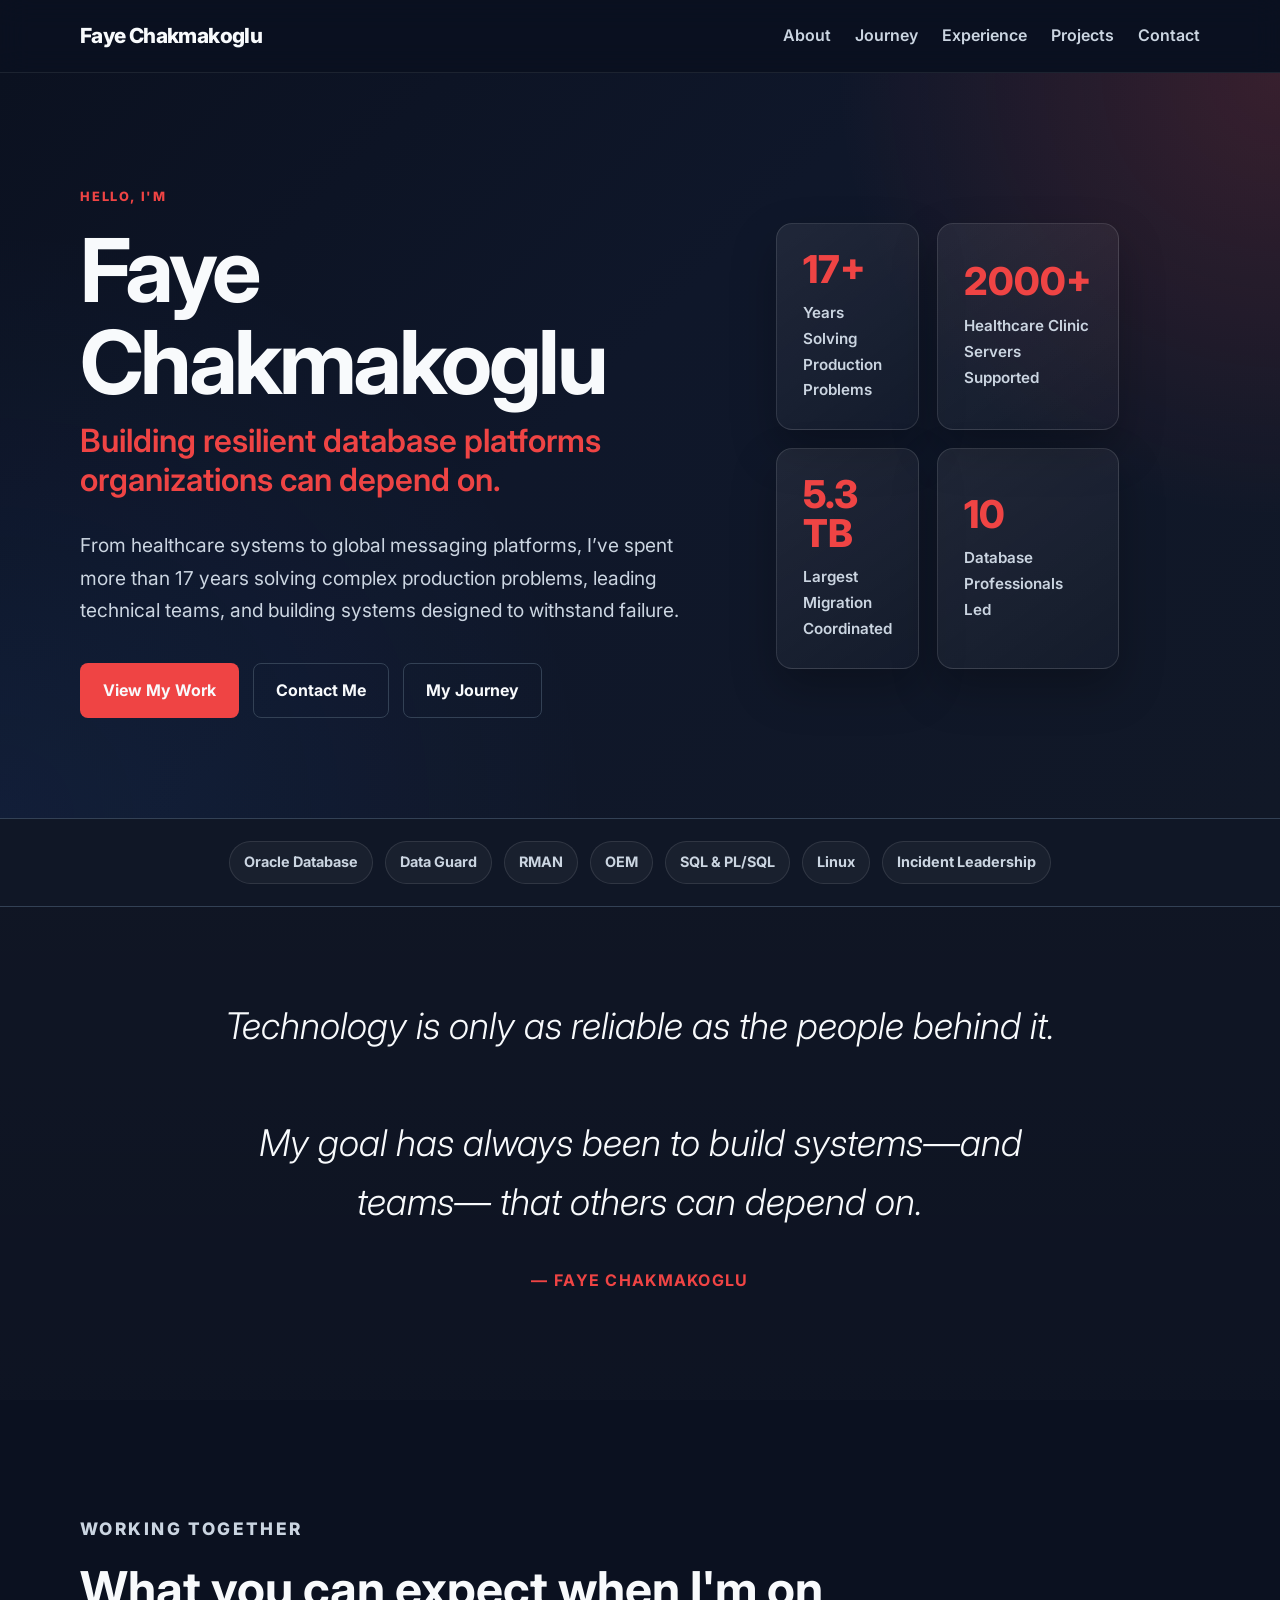
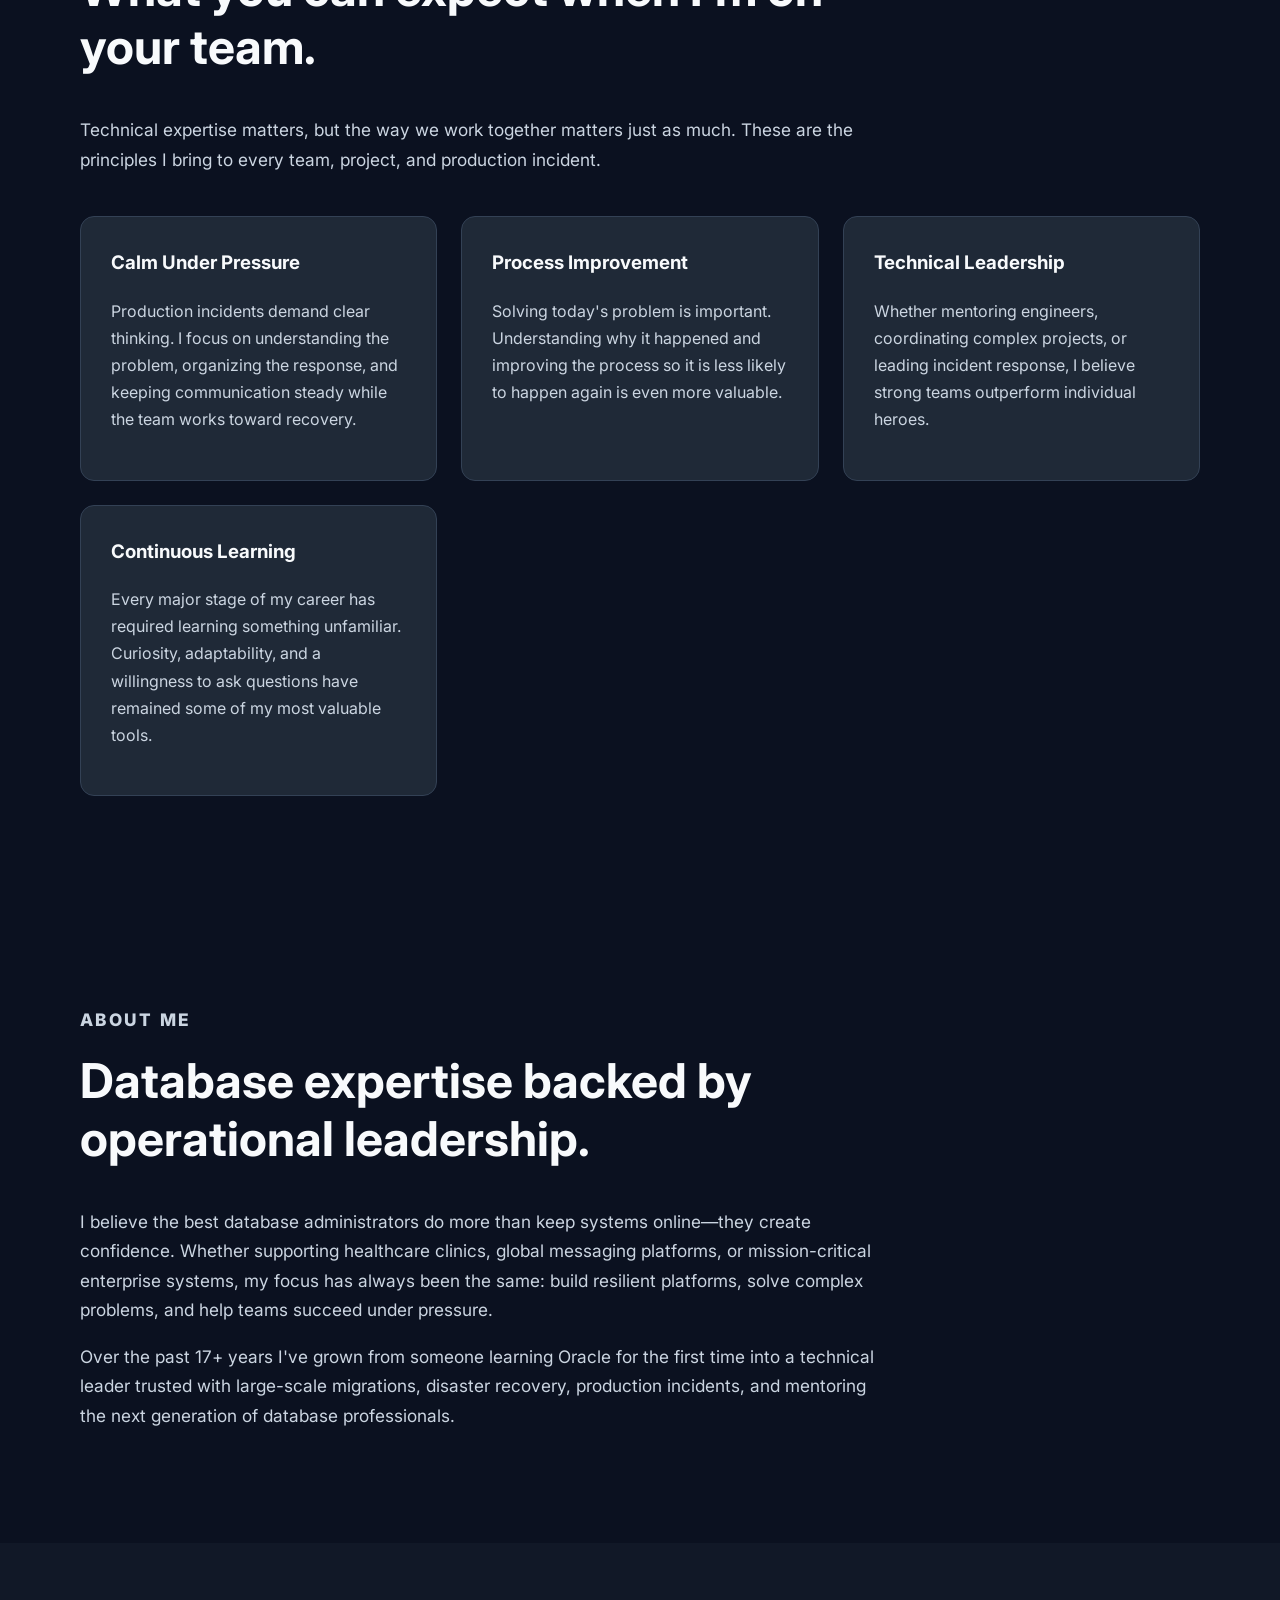
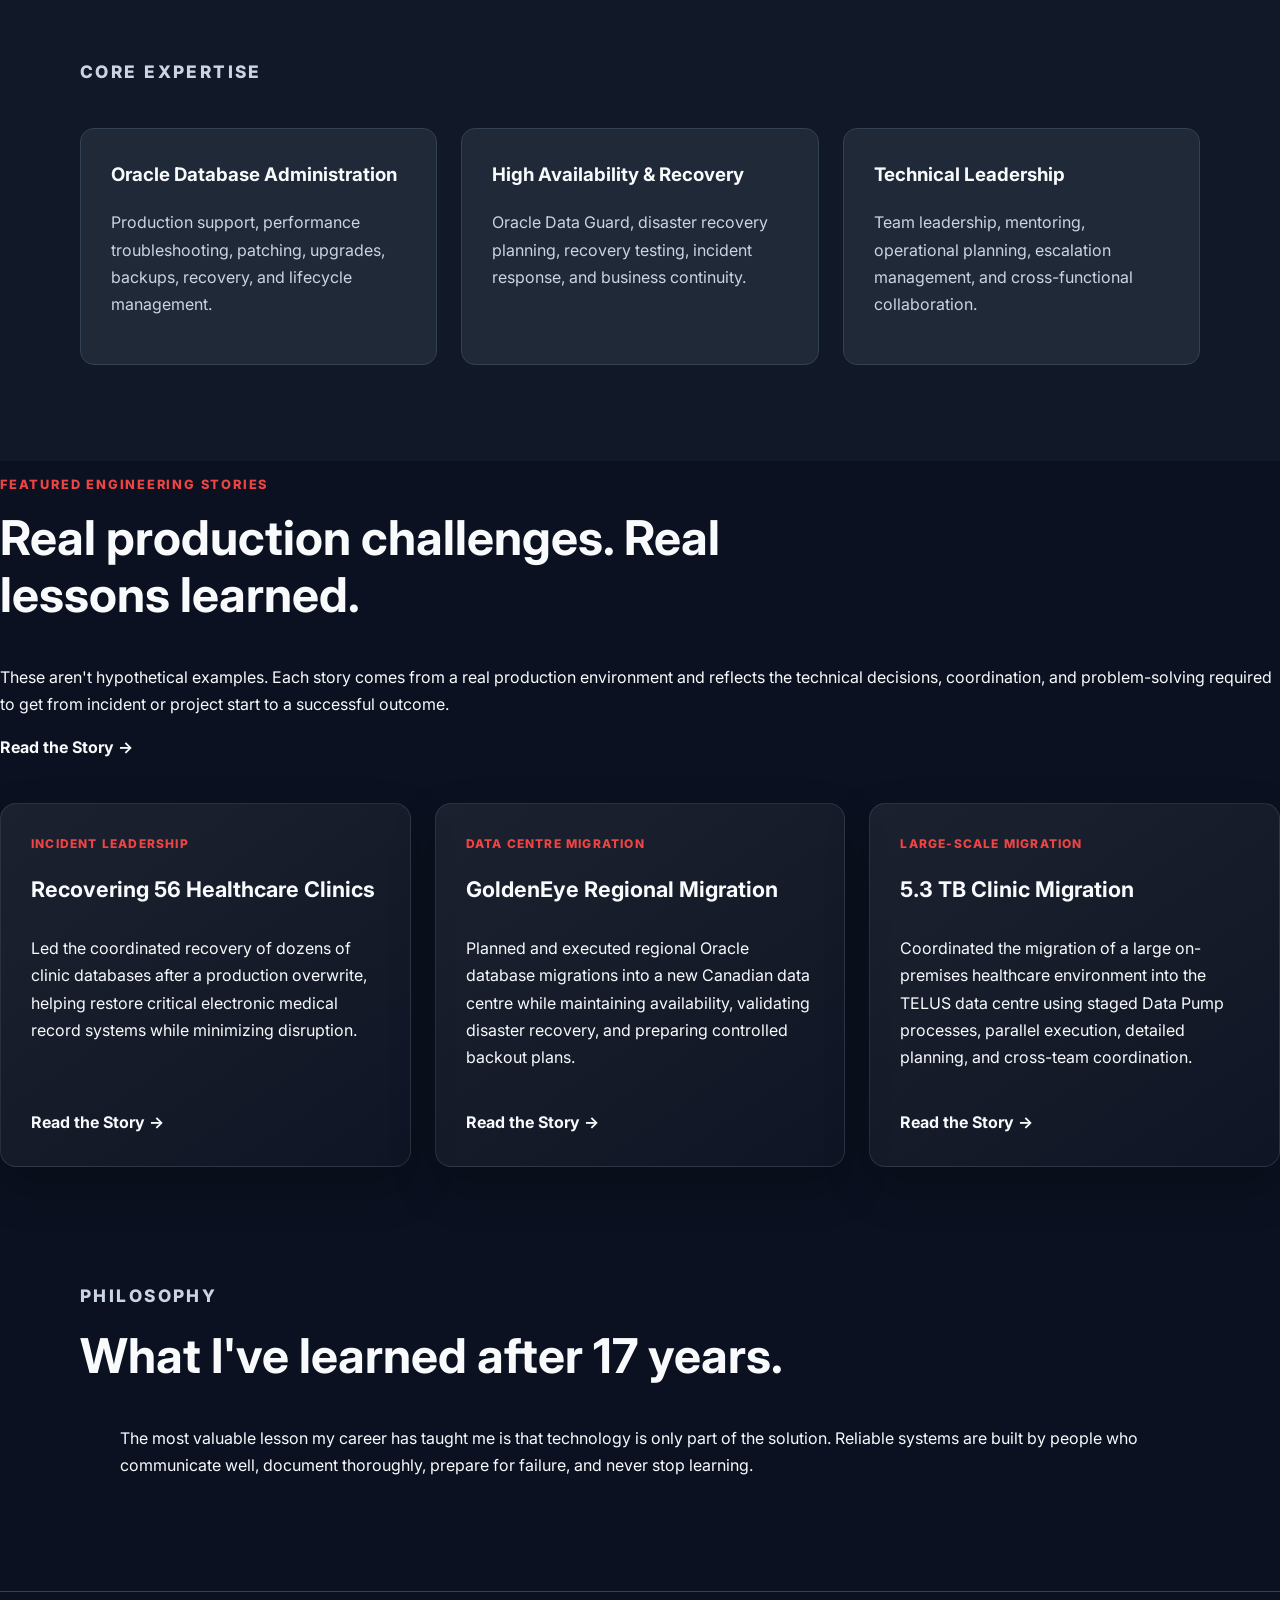
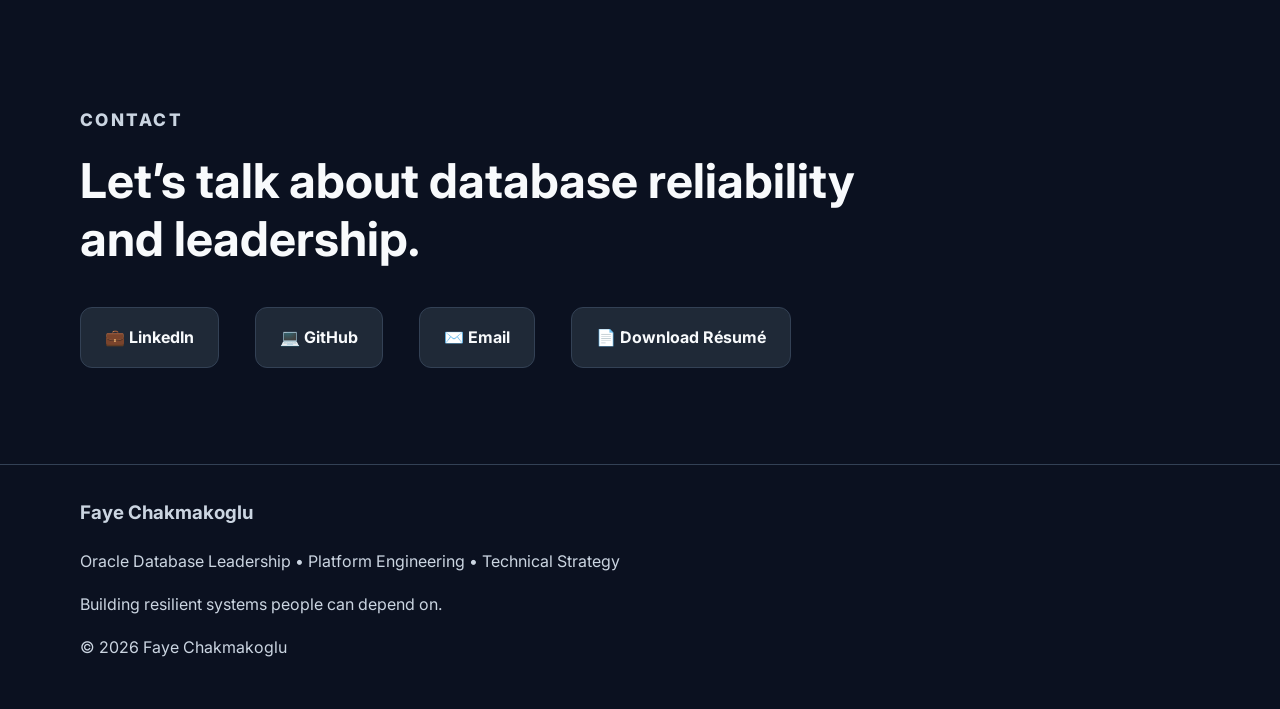
==== commit 96f2c841: "Update index.html Connect first engineering story" ====
--- a/index.html
+++ b/index.html
@@ -347,23 +347,27 @@
         </section>
 
         <!-- PROJECTS -->
-        <section id="projects" class="section">
-            <div class="container">
-
-                <p class="section-label">
-                    Selected Work
-                </p>
-
-                <h2>
-                    Projects &amp; Case Studies
-                </h2>
-
-                <p>
-    Every project below represents a real challenge from my career.
-    Some were planned over months, others unfolded in the middle of the
-    night. Each one taught me something about leadership, resilience,
-    and building systems people can depend on.
+        <p class="section-label">
+    Featured Engineering Stories
 </p>
+
+<h2>
+    Real production challenges. Real lessons learned.
+</h2>
+
+<p>
+    These aren't hypothetical examples. Each story comes from a real
+    production environment and reflects the technical decisions,
+    coordination, and problem-solving required to get from incident
+    or project start to a successful outcome.
+</p>
+
+<a
+    href="56-clinic-recovery.html"
+    class="project-link"
+>
+    Read the Story →
+</a>
 
                 <div class="projects-grid">
 
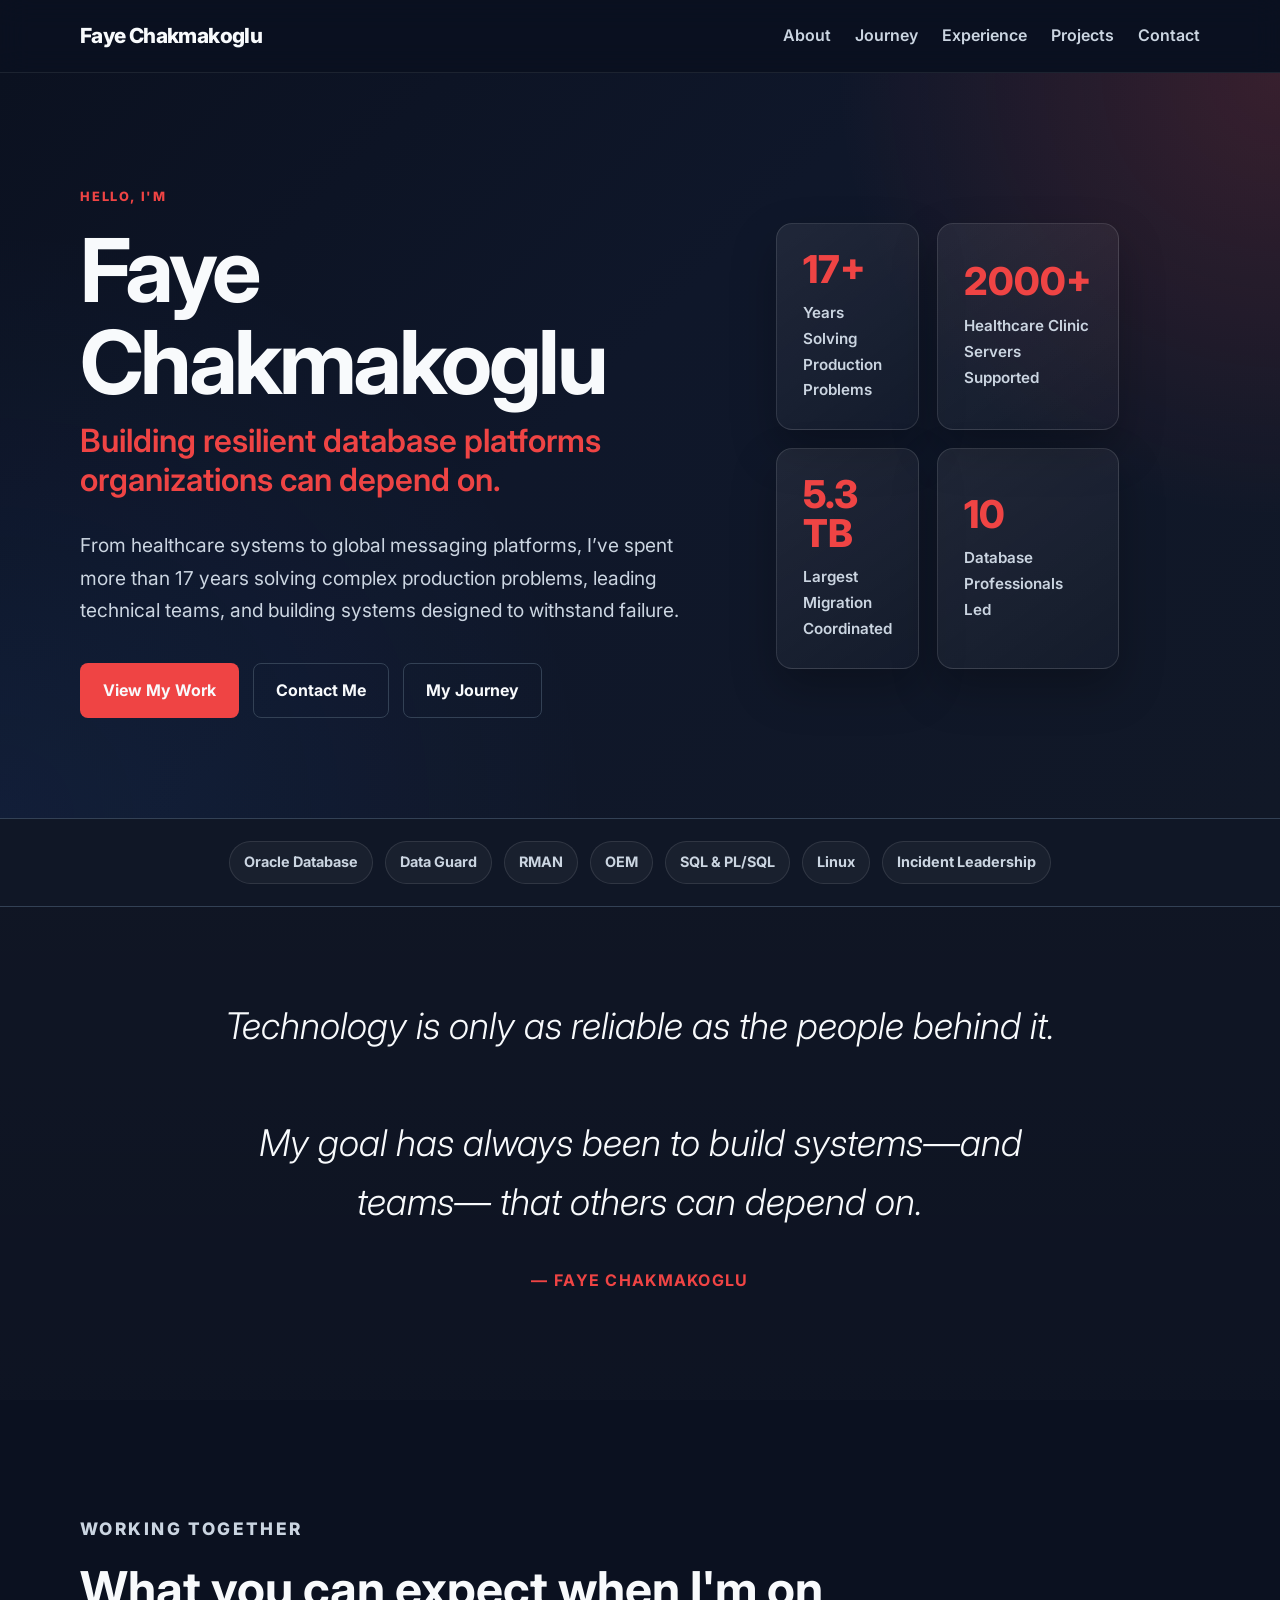
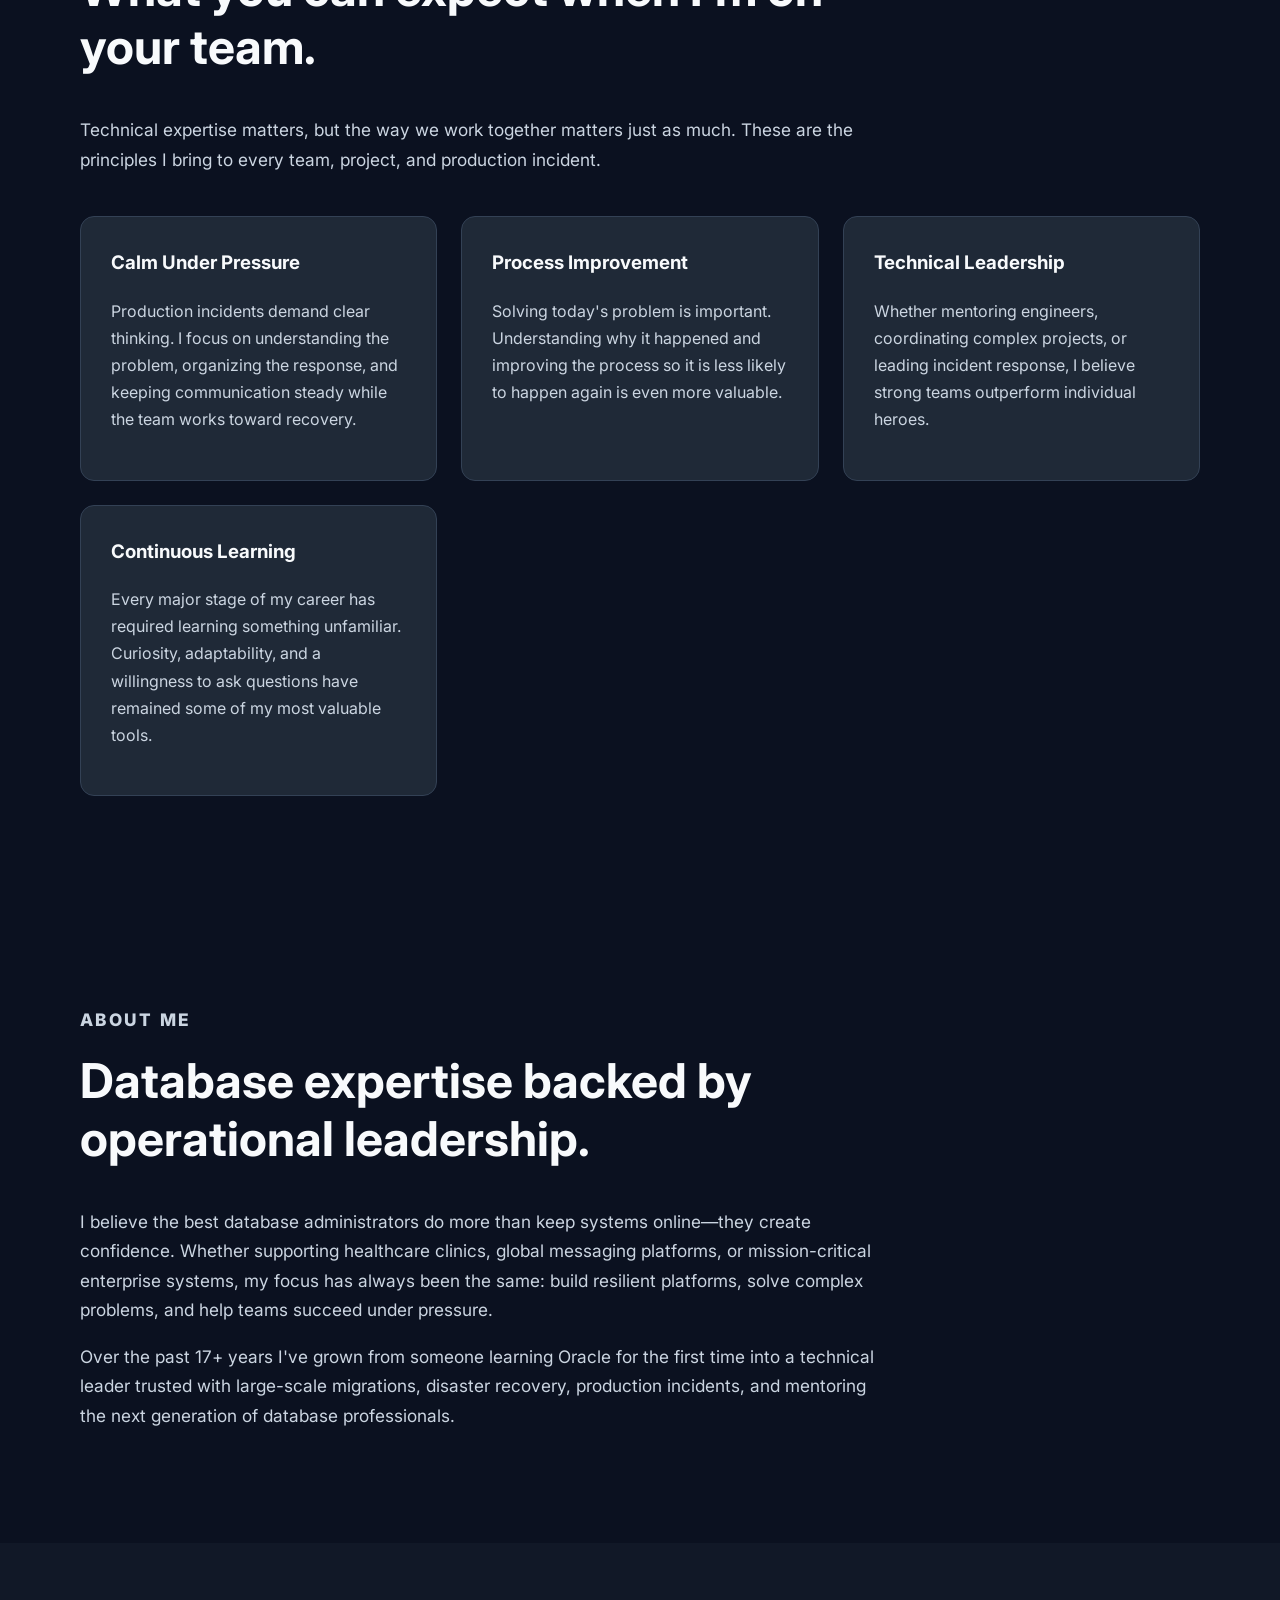
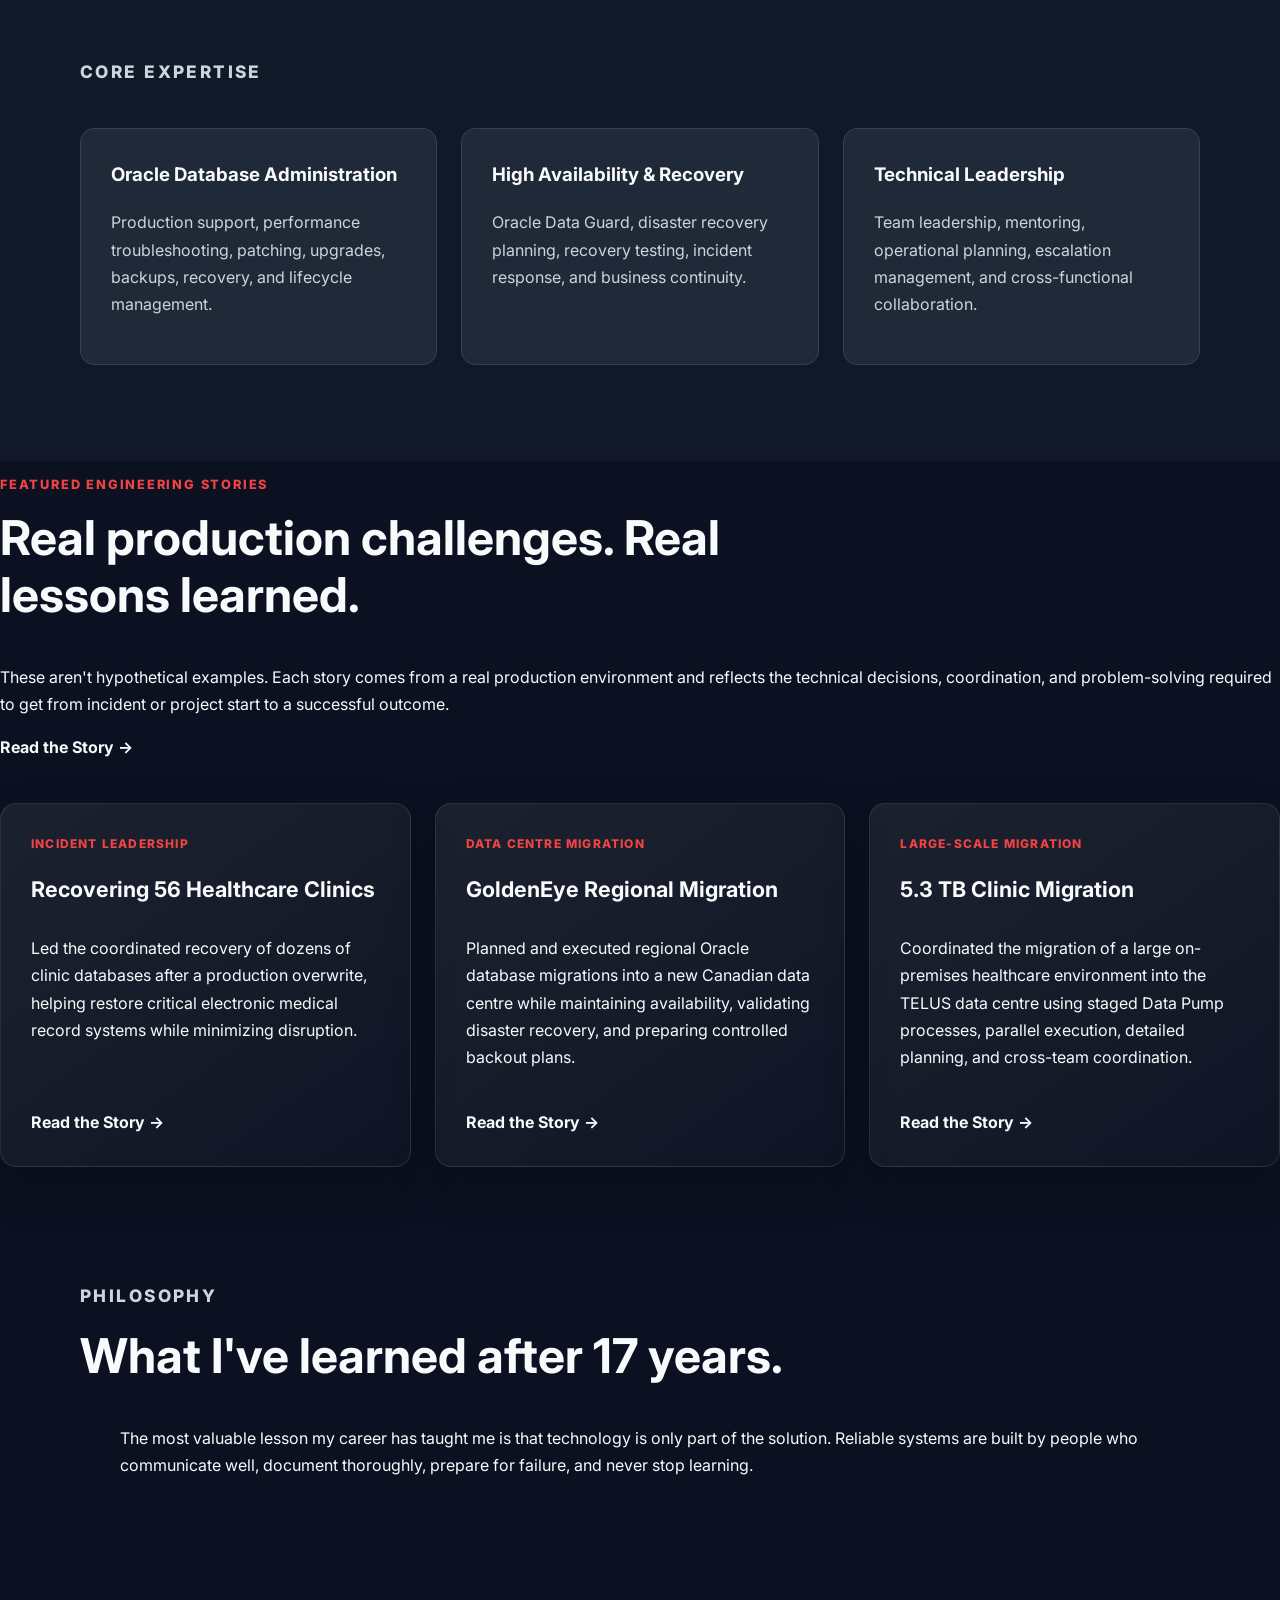
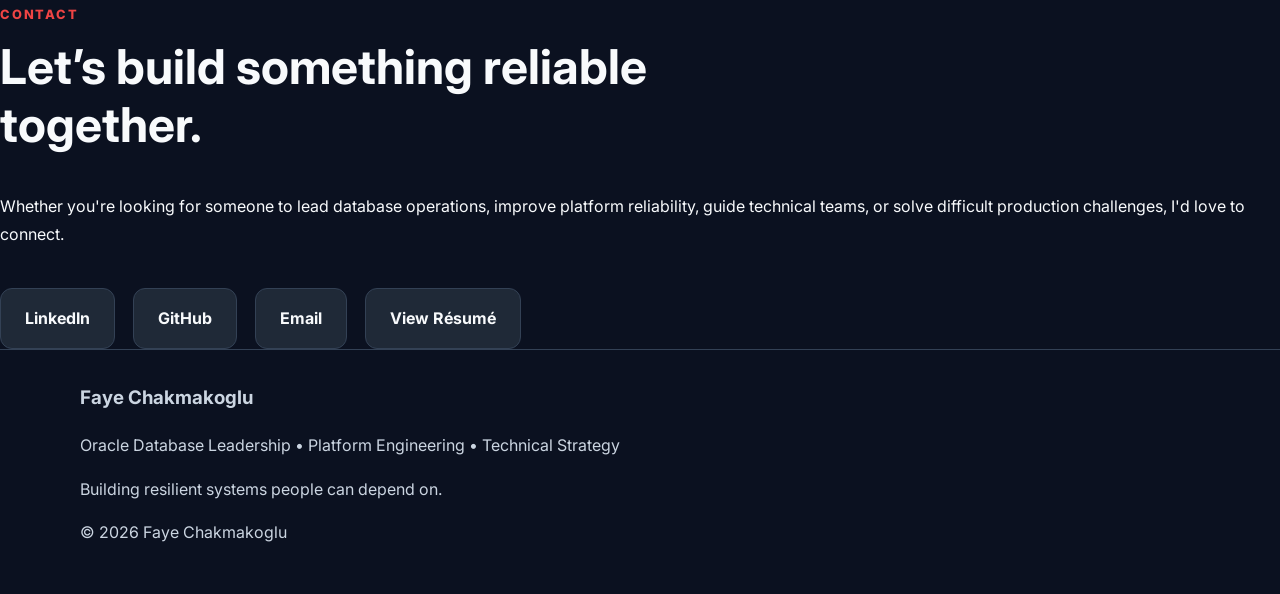
==== commit fedc5673: "Update index.html" ====
--- a/index.html
+++ b/index.html
@@ -471,48 +471,51 @@
 </section>
 
         <!-- CONTACT -->
-        <section id="contact" class="section contact-section">
-            <div class="container">
-
-                <p class="section-label">
-                    Contact
-                </p>
-
-                <h2>
-                    Let’s talk about database reliability and leadership.
-                </h2>
-
-                <p>
-
-    <div class="contact-links">
-
-    <a href="https://www.linkedin.com/in/faye-chakmakoglu-5697331b"
-       target="_blank"
-       class="contact-button">
-        💼 LinkedIn
+        <p class="section-label">
+    Contact
+</p>
+
+<h2>
+    Let’s build something reliable together.
+</h2>
+
+<p>
+    Whether you're looking for someone to lead database operations,
+    improve platform reliability, guide technical teams, or solve
+    difficult production challenges, I'd love to connect.
+</p>
+
+<div class="contact-links">
+
+    <a
+        href="https://www.linkedin.com/in/faye-chakmakoglu-5697331b"
+        target="_blank"
+        class="contact-button"
+    >
+        LinkedIn
     </a>
 
-    </p>
-
-    <a href="https://github.com/fayechakmakoglu-sys"
-       target="_blank"
-       class="contact-button">
-        💻 GitHub
+    <a
+        href="https://github.com/fayechakmakoglu-sys"
+        target="_blank"
+        class="contact-button"
+    >
+        GitHub
     </a>
 
-    </p>
-
-    <a href="mailto:faye.chakmakoglu@gmail.com"
-       class="contact-button">
-        ✉️ Email
+    <a
+        href="mailto:faye.chakmakoglu@gmail.com"
+        class="contact-button"
+    >
+        Email
     </a>
 
-    </p>
-
-    <a href="resume.pdf"
-       target="_blank"
-       class="contact-button">
-        📄 Download Résumé
+    <a
+        href="resume.pdf"
+        target="_blank"
+        class="contact-button"
+    >
+        View Résumé
     </a>
 
 </div>
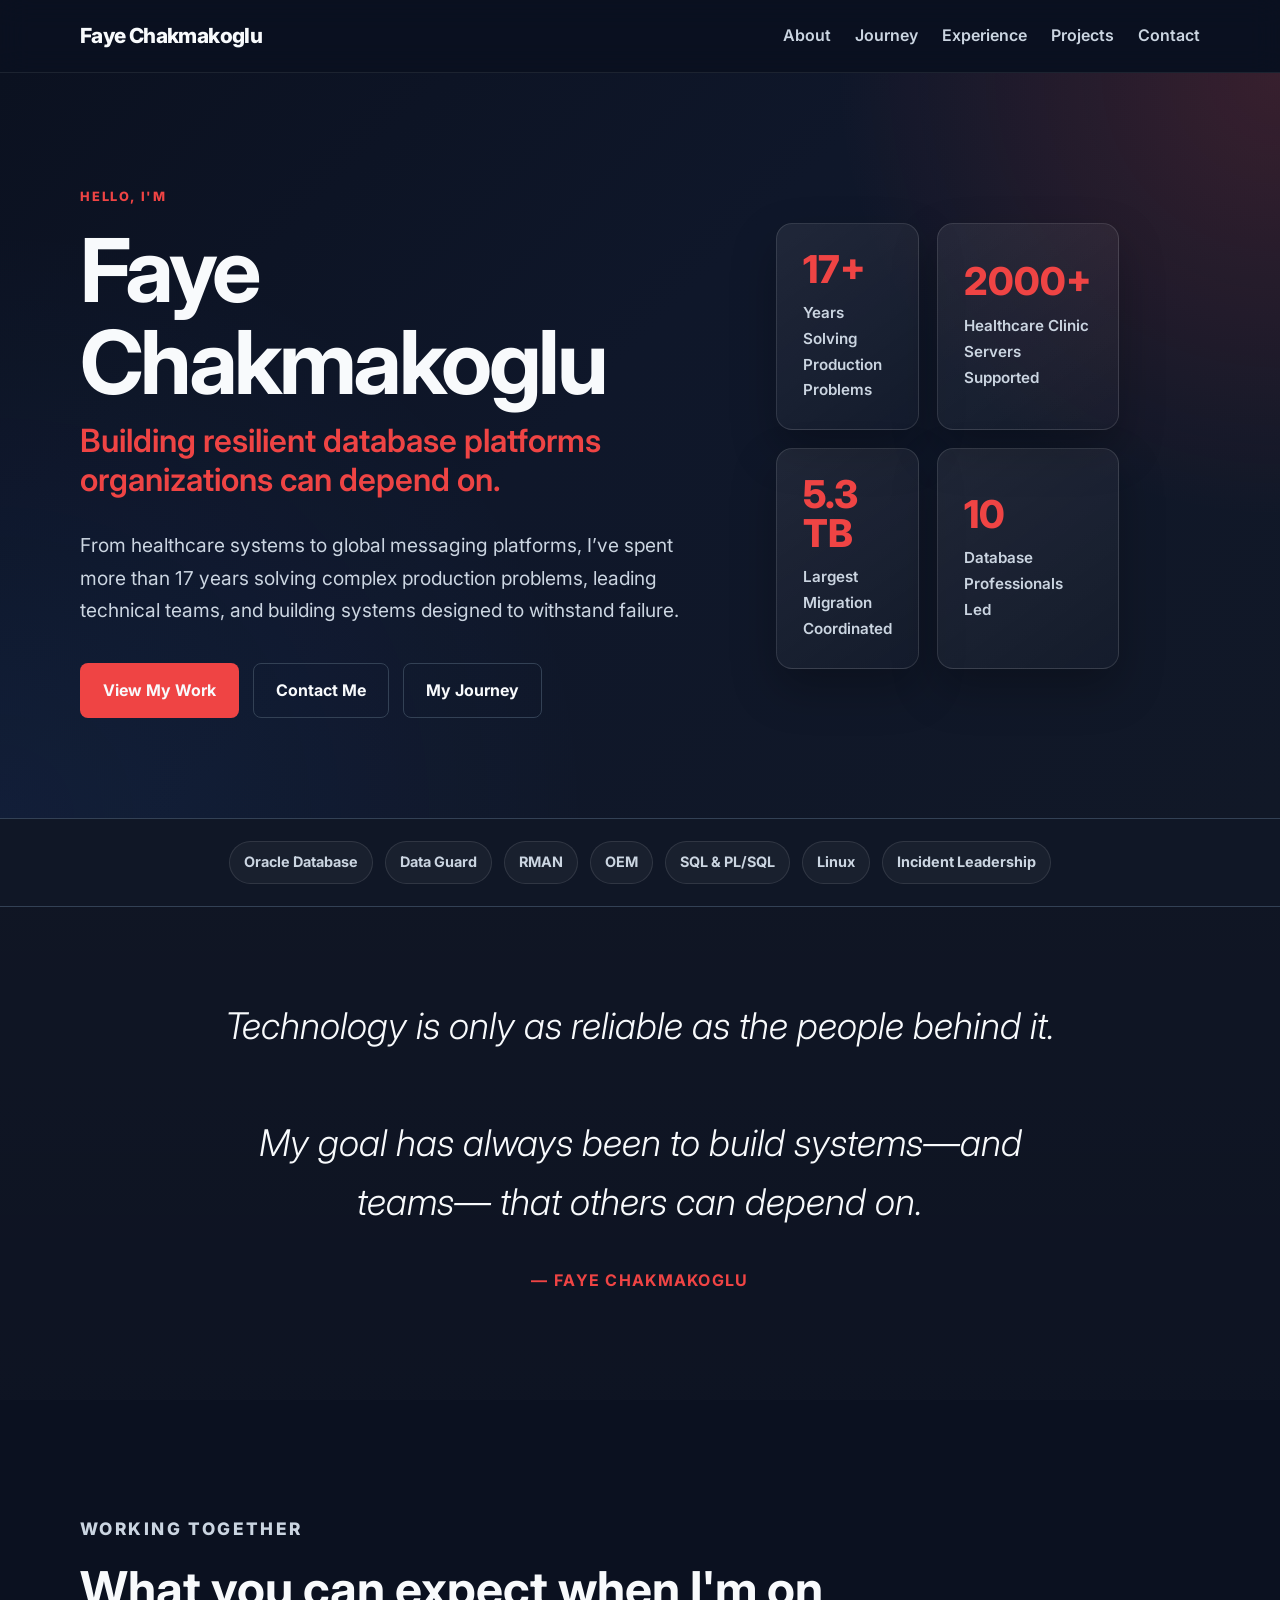
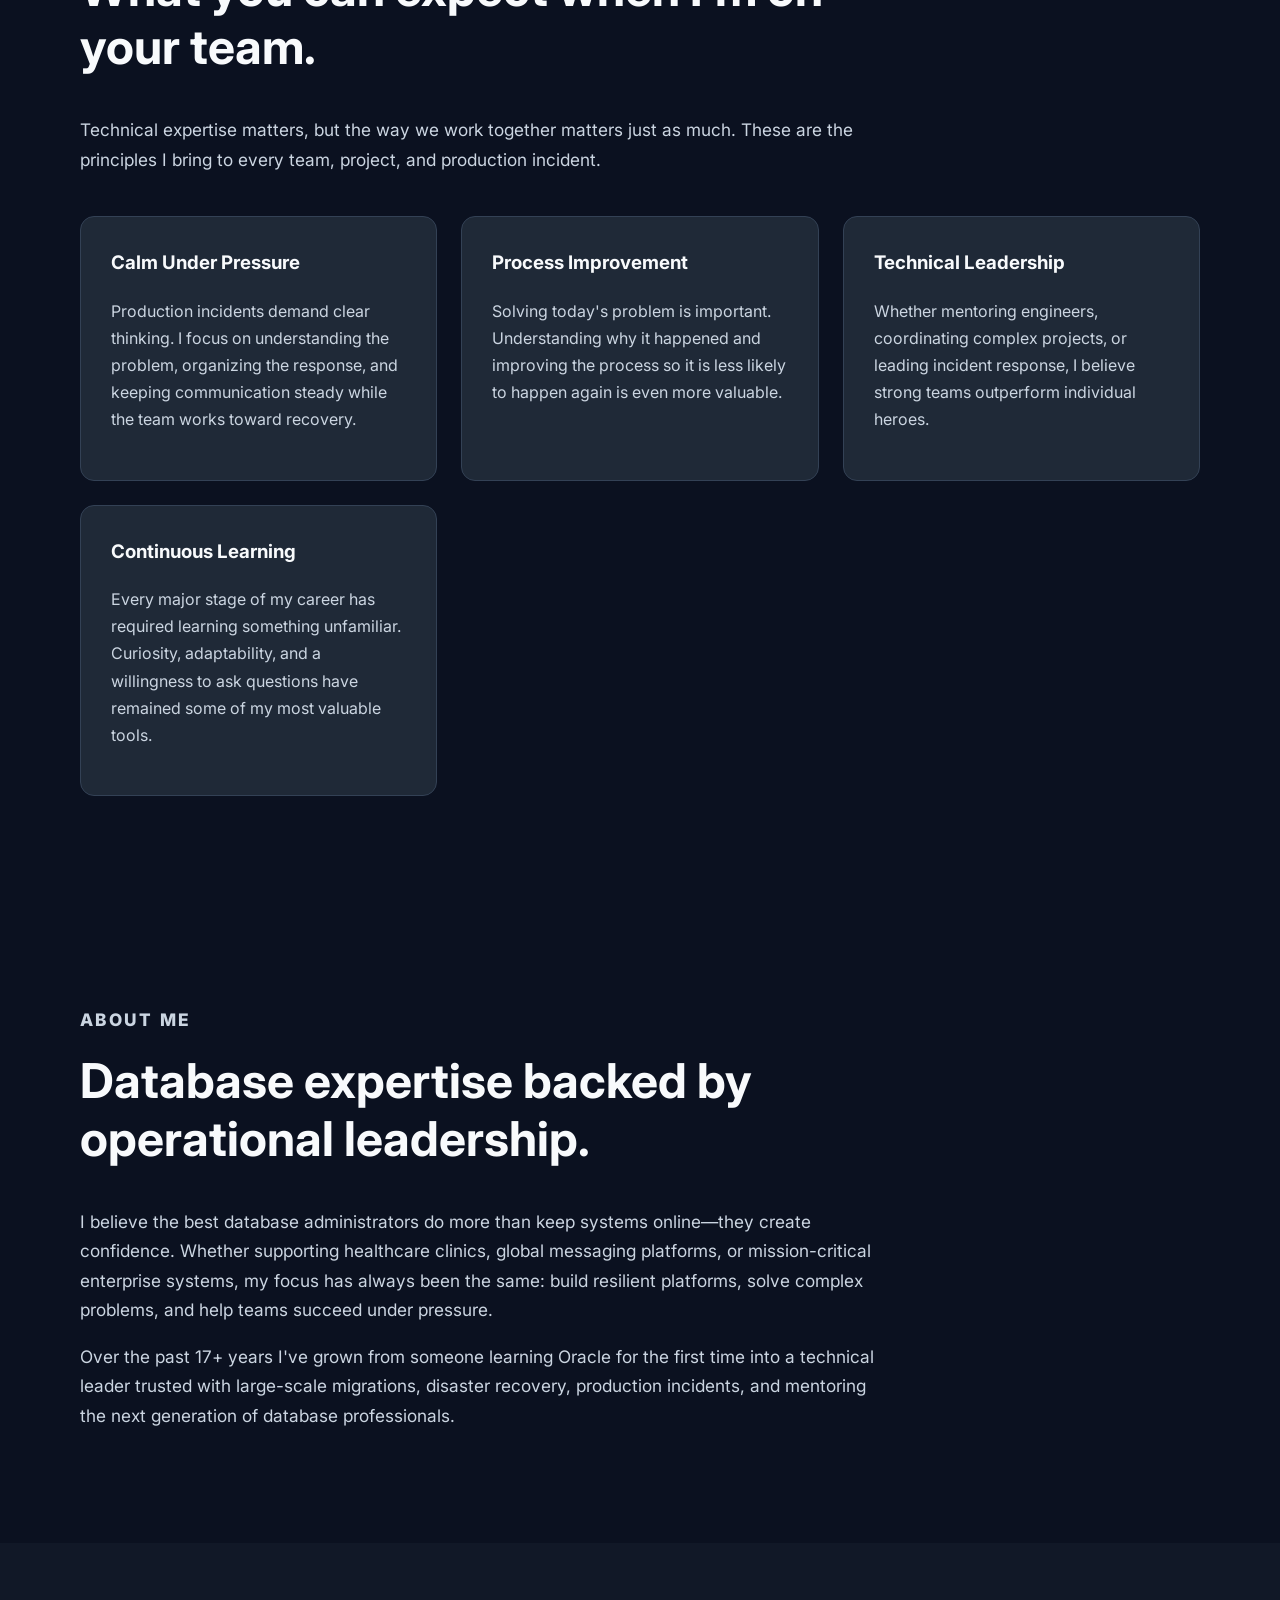
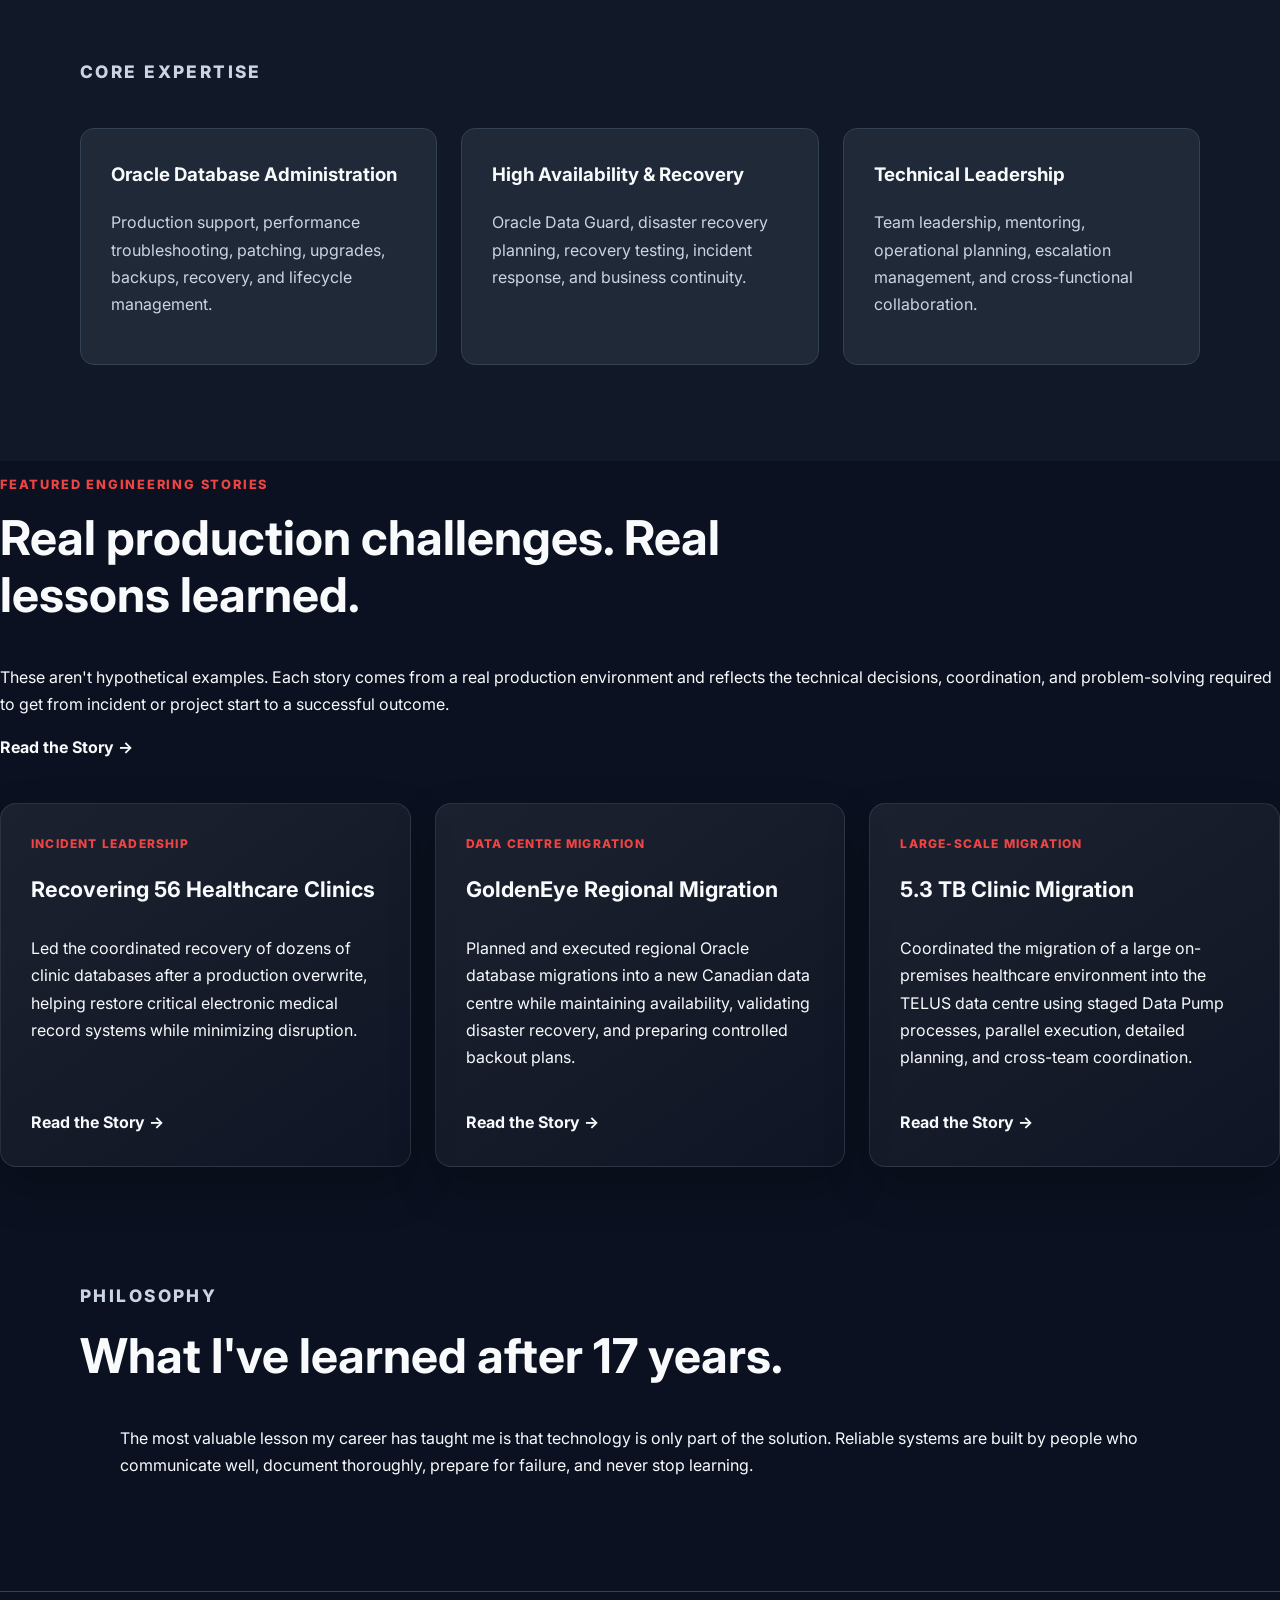
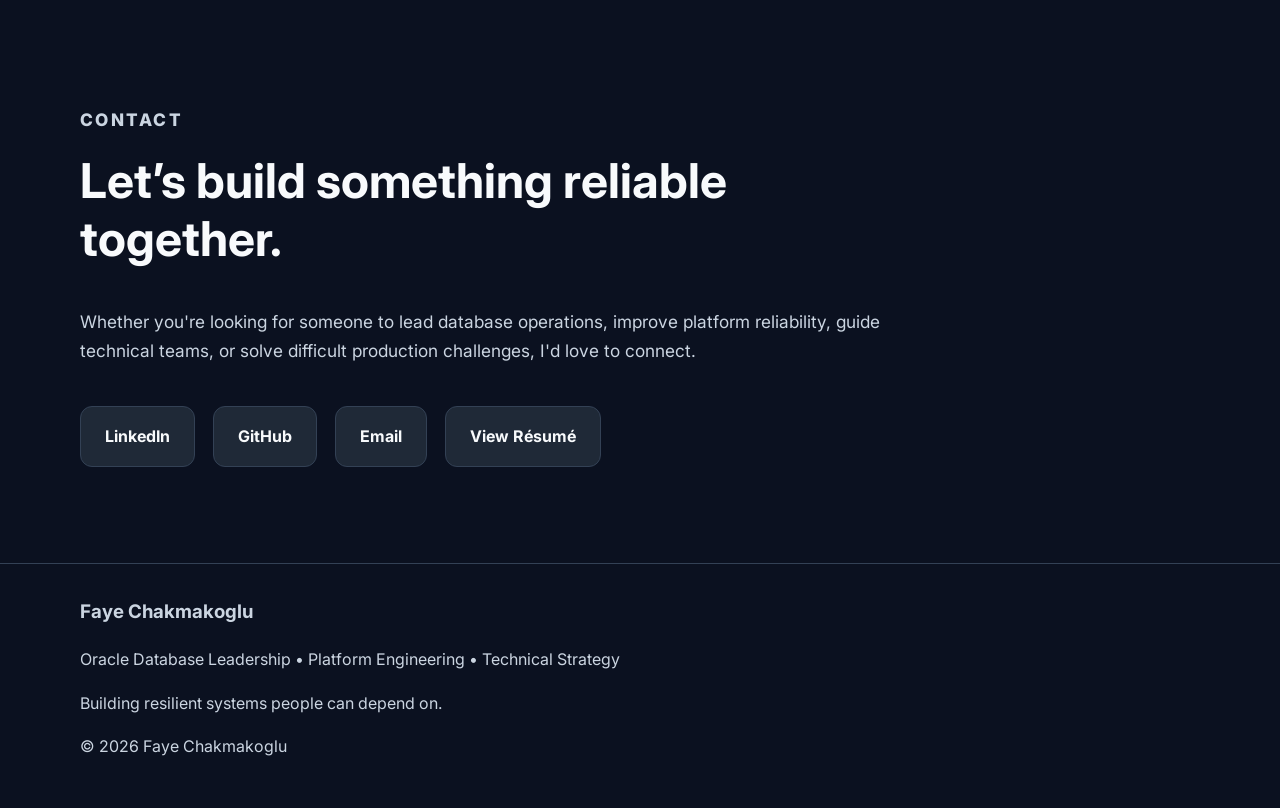
==== commit 990529f2: "Update index.html Updating Contacts" ====
--- a/index.html
+++ b/index.html
@@ -471,7 +471,12 @@
 </section>
 
         <!-- CONTACT -->
+    <section id="contact" class="section contact-section">
+
+    <div class="container">
+
         <p class="section-label">
+            
     Contact
 </p>
 
@@ -511,7 +516,7 @@
     </a>
 
     <a
-        href="resume.pdf"
+        href="Files/resume.pdf"
         target="_blank"
         class="contact-button"
     >
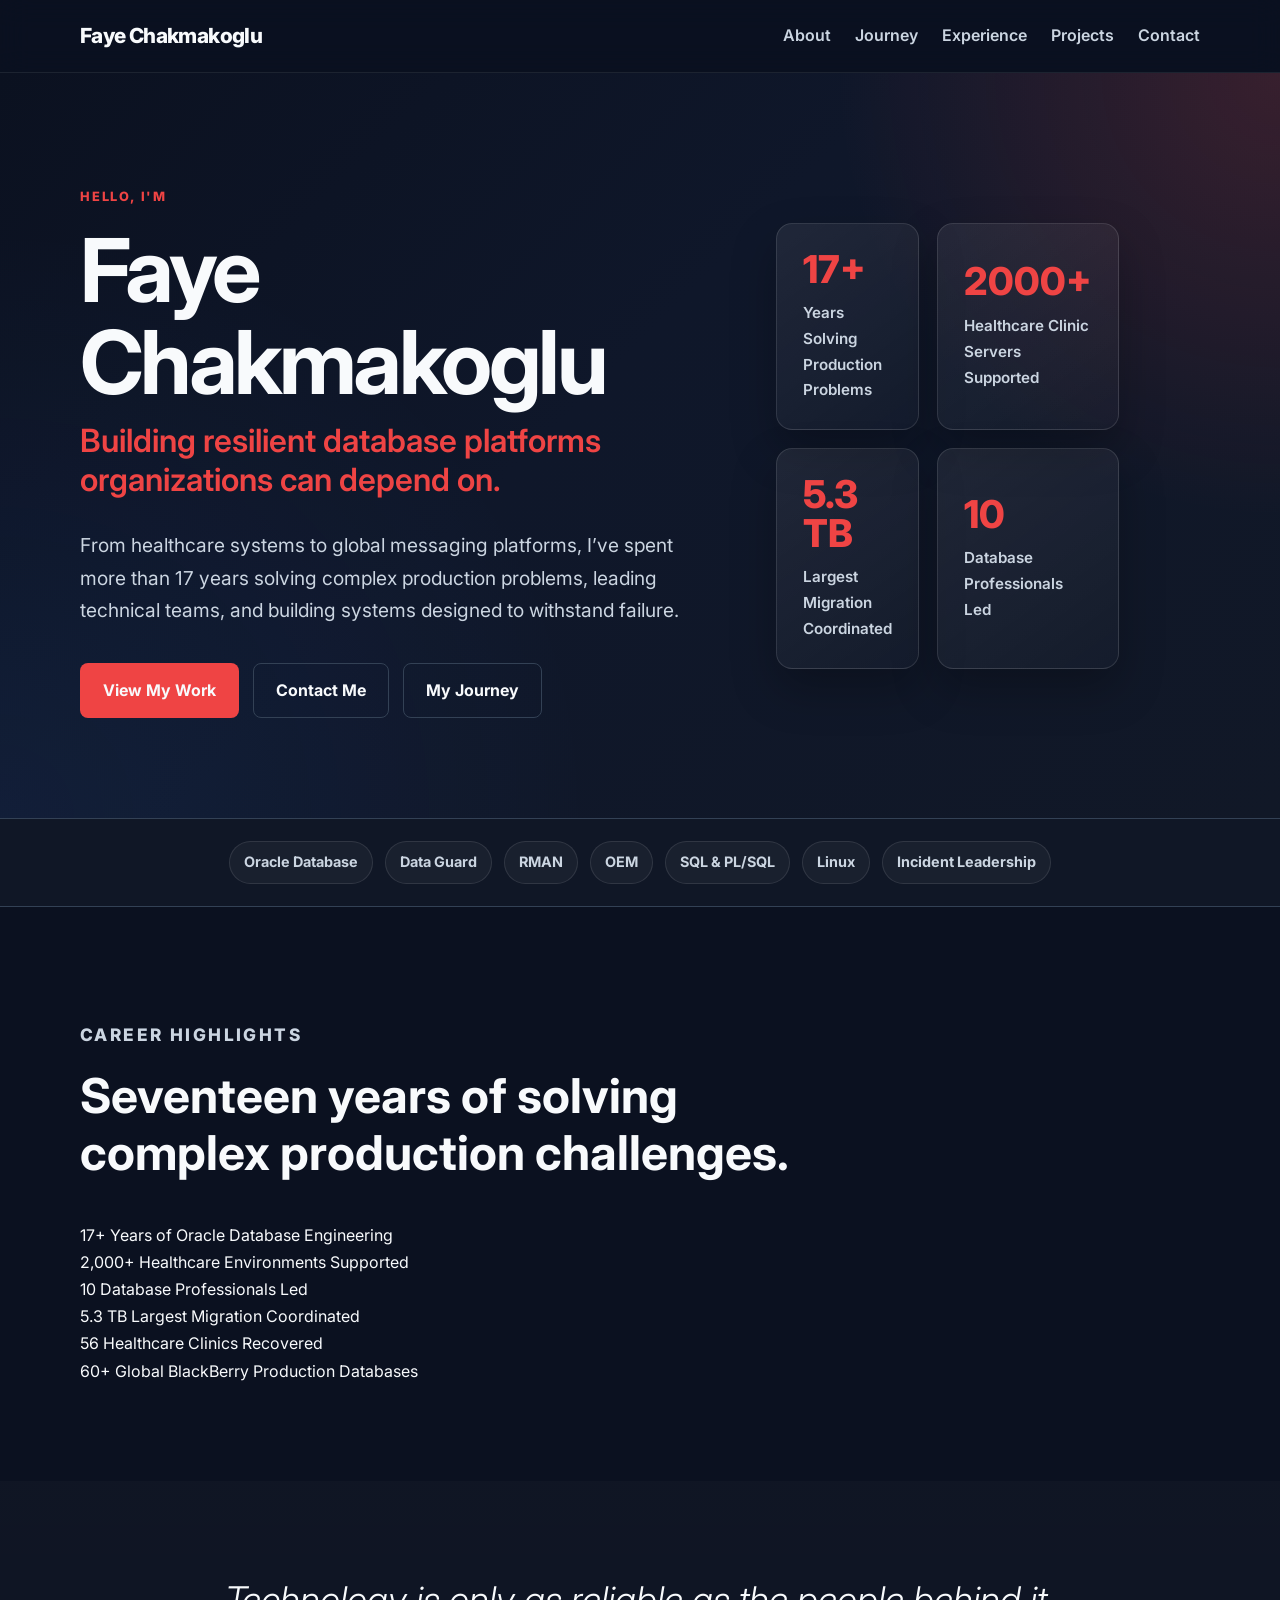
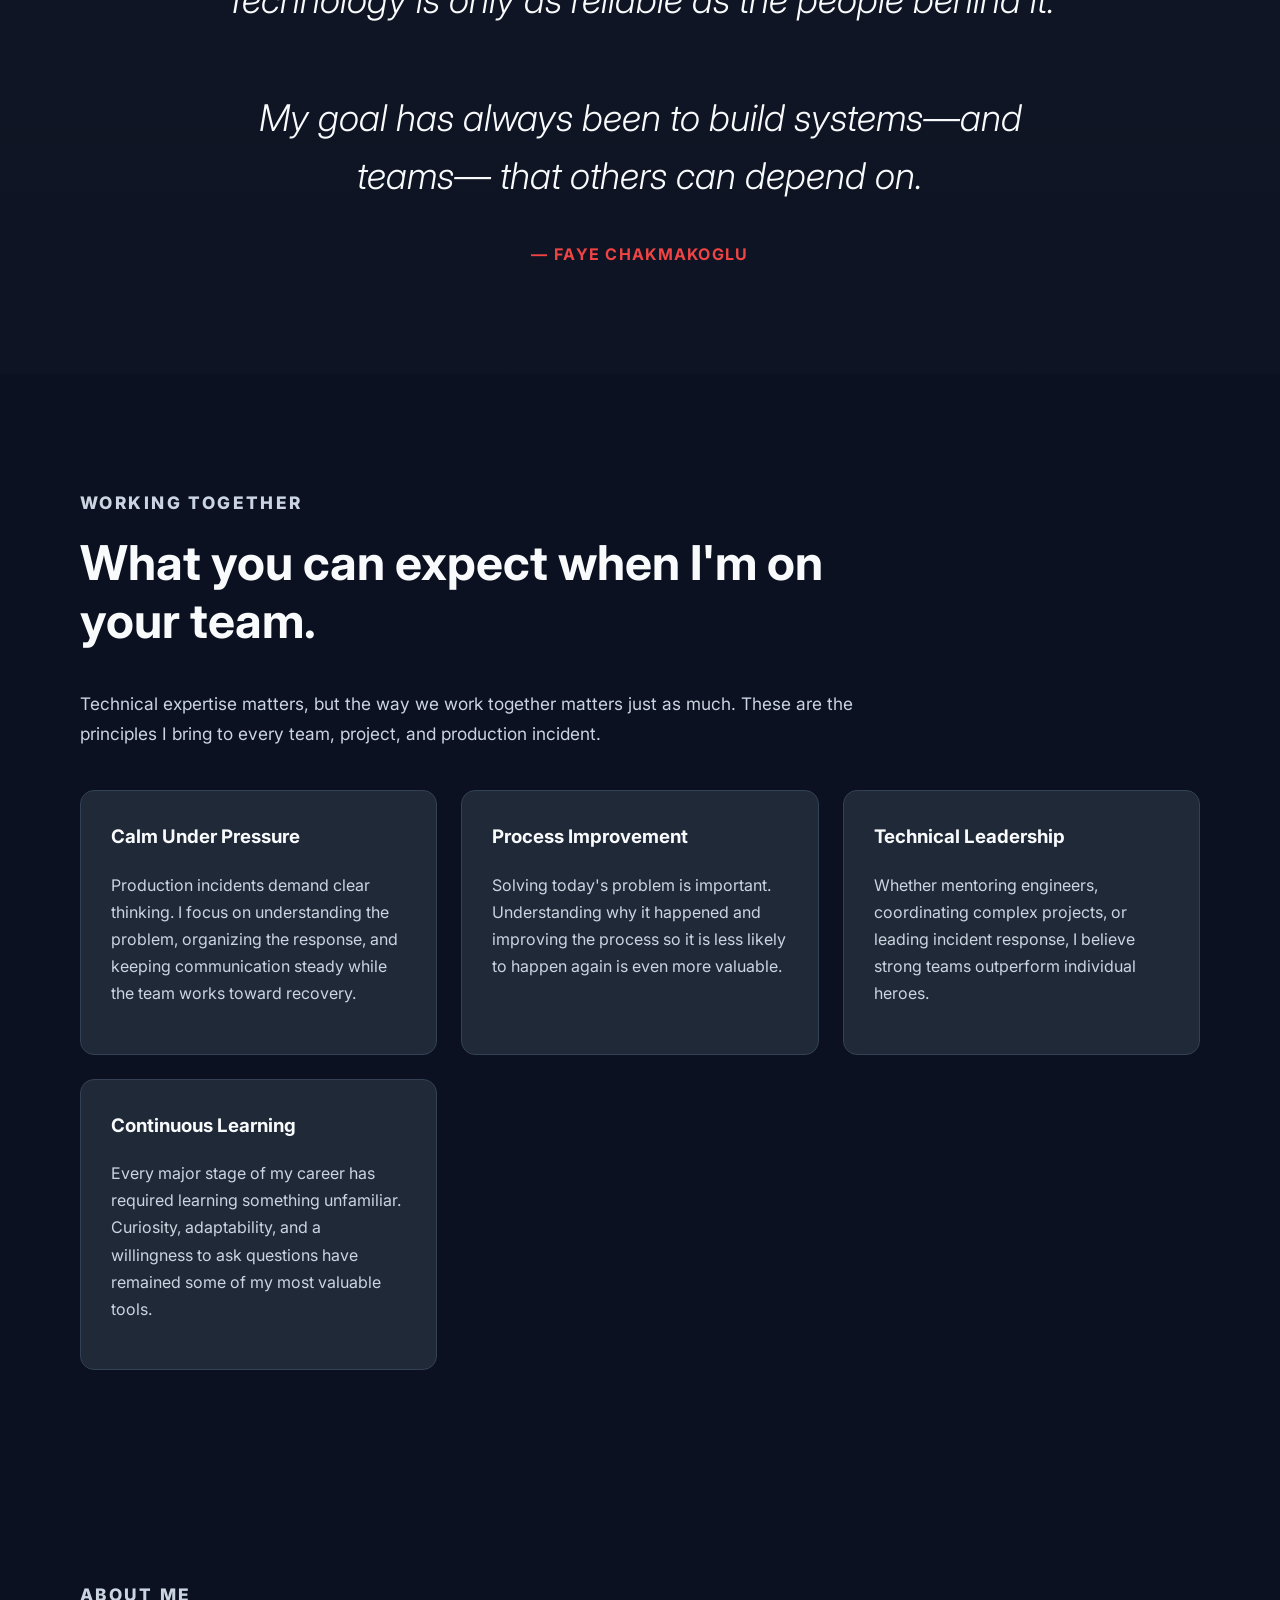
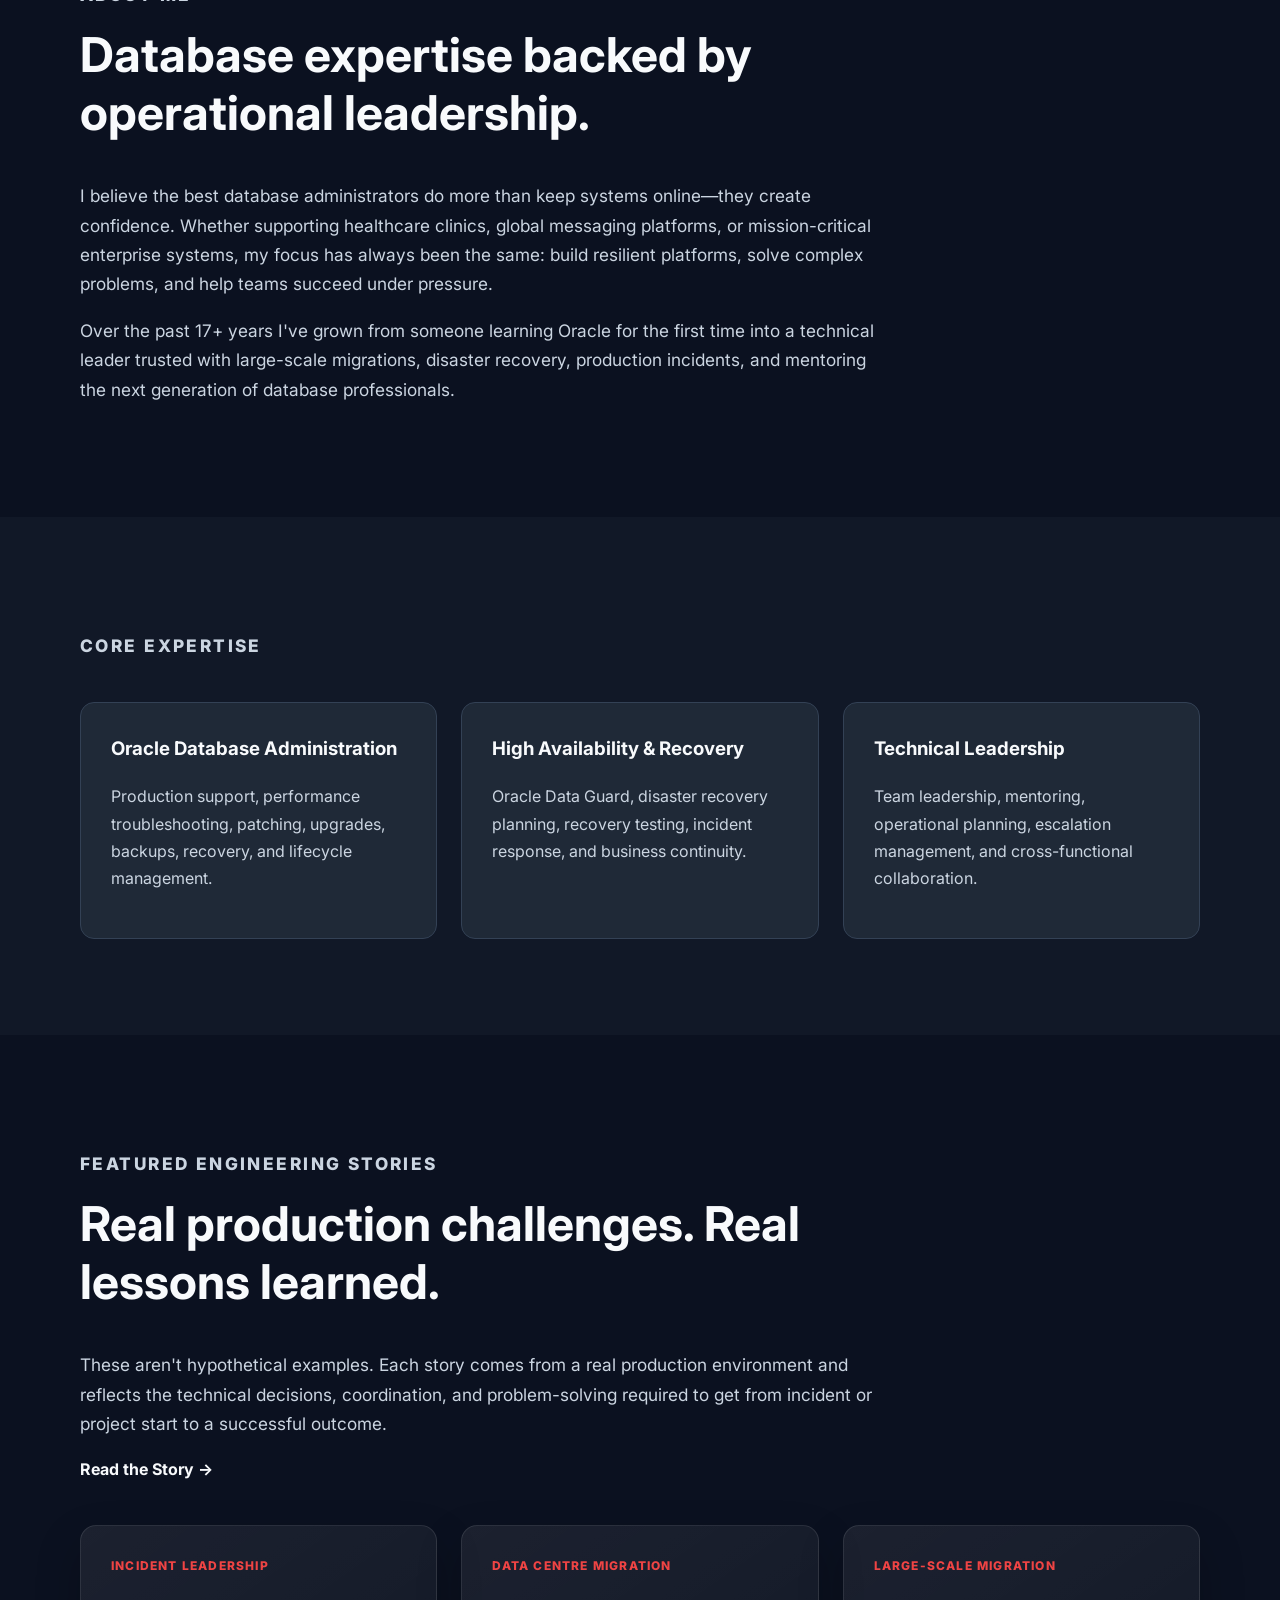
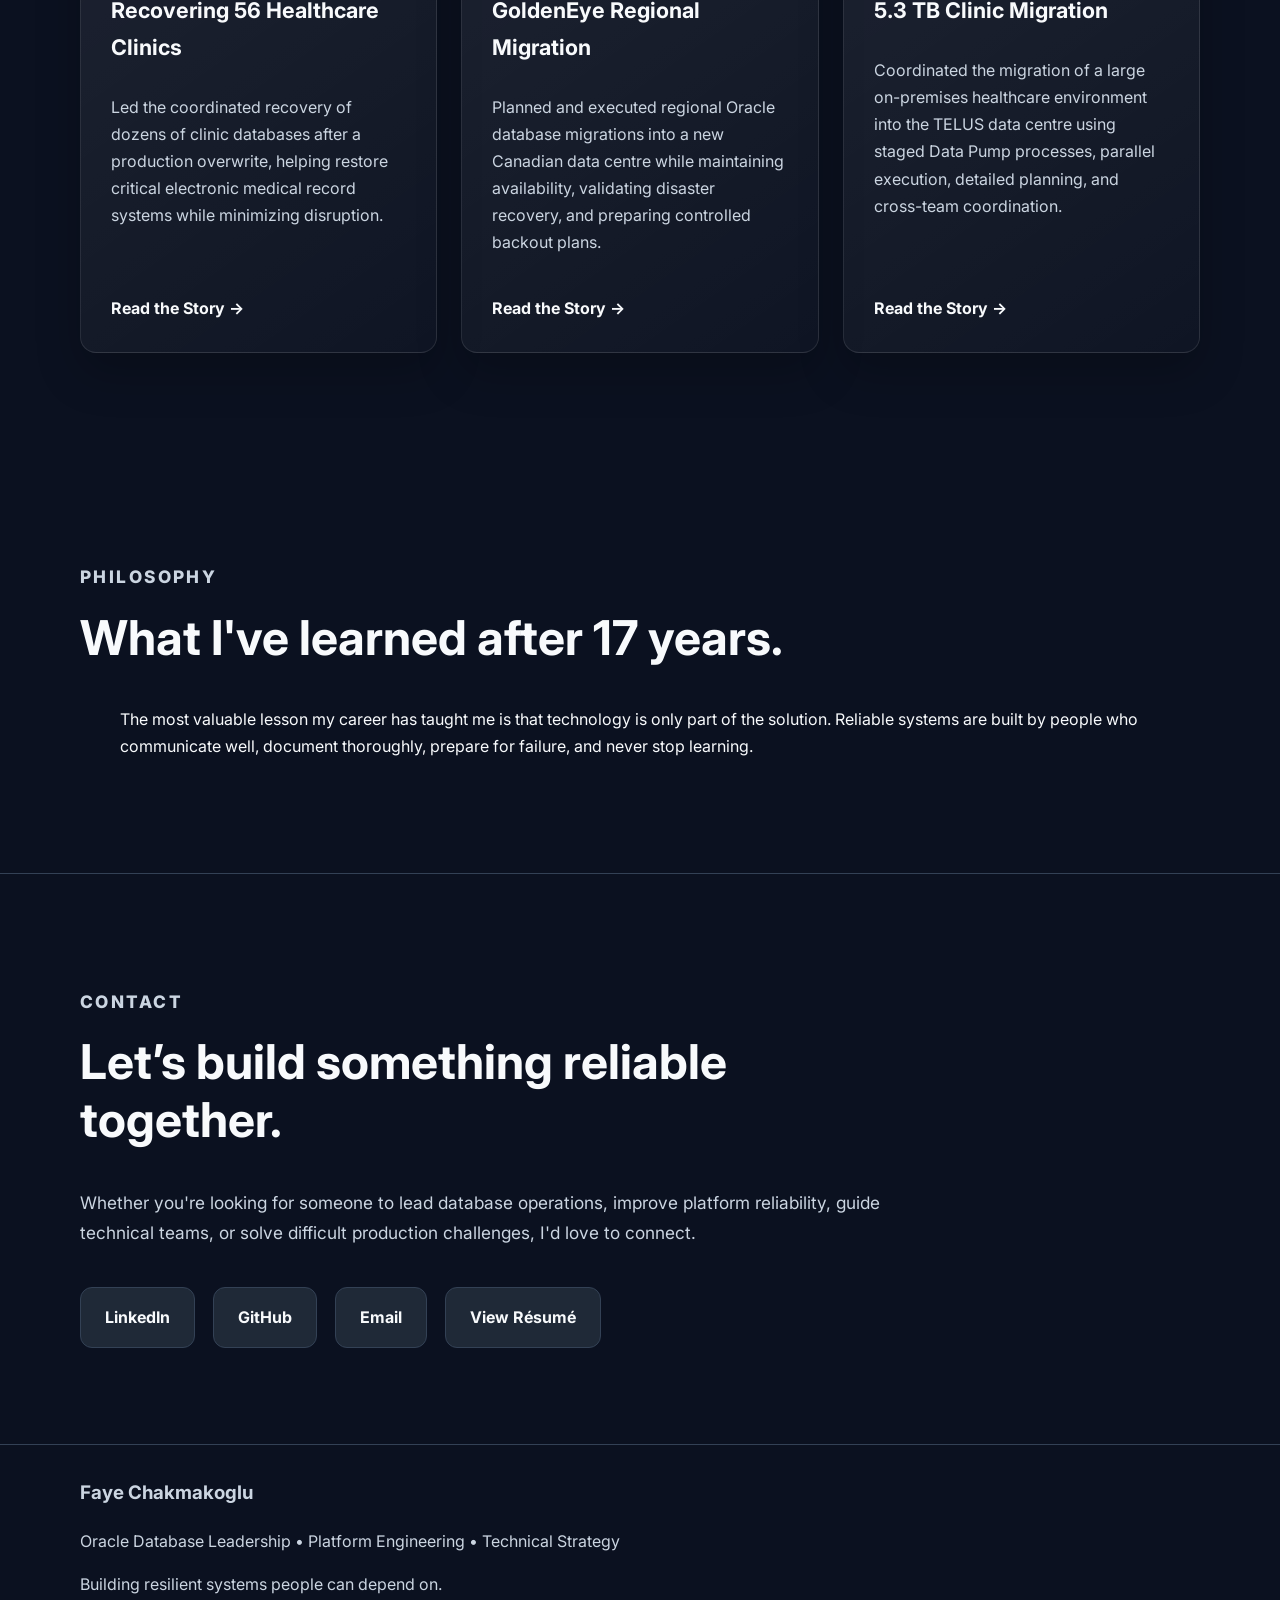
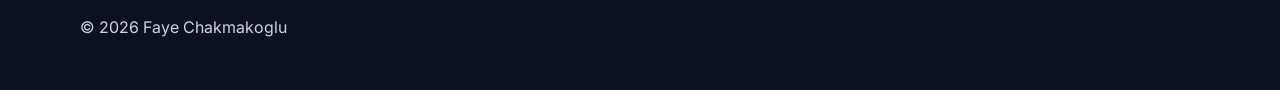
==== commit 49084094: "Adding career highlights" ====
--- a/index.html
+++ b/index.html
@@ -167,6 +167,56 @@
 
 </section>
 
+<section class="section highlights-section">
+
+    <div class="container">
+
+        <p class="section-label">
+            Career Highlights
+        </p>
+
+        <h2>
+            Seventeen years of solving complex production challenges.
+        </h2>
+
+        <div class="highlights-grid">
+
+            <div class="highlight-card">
+                <span class="highlight-number">17+</span>
+                <span class="highlight-text">Years of Oracle Database Engineering</span>
+            </div>
+
+            <div class="highlight-card">
+                <span class="highlight-number">2,000+</span>
+                <span class="highlight-text">Healthcare Environments Supported</span>
+            </div>
+
+            <div class="highlight-card">
+                <span class="highlight-number">10</span>
+                <span class="highlight-text">Database Professionals Led</span>
+            </div>
+
+            <div class="highlight-card">
+                <span class="highlight-number">5.3 TB</span>
+                <span class="highlight-text">Largest Migration Coordinated</span>
+            </div>
+
+            <div class="highlight-card">
+                <span class="highlight-number">56</span>
+                <span class="highlight-text">Healthcare Clinics Recovered</span>
+            </div>
+
+            <div class="highlight-card">
+                <span class="highlight-number">60+</span>
+                <span class="highlight-text">Global BlackBerry Production Databases</span>
+            </div>
+
+        </div>
+
+    </div>
+
+</section>
+
 <!-- PROFESSIONAL PHILOSOPHY -->
 <section class="quote-section">
     <div class="container">
@@ -347,6 +397,8 @@
         </section>
 
         <!-- PROJECTS -->
+        <section id="projects" class="section">
+            <div class="container">             
         <p class="section-label">
     Featured Engineering Stories
 </p>
@@ -476,7 +528,7 @@
     <div class="container">
 
         <p class="section-label">
-            
+
     Contact
 </p>
 
--- a/styles.css
+++ b/styles.css
@@ -735,4 +735,41 @@
     .recovery-steps {
     grid-template-columns: 1fr;
 }
+
+/* CAREER HIGHLIGHTS */
+
+.highlights-grid {
+    display: grid;
+    grid-template-columns: repeat(3, 1fr);
+    gap: 24px;
+    margin-top: 50px;
+}
+
+.highlight-card {
+    text-align: center;
+    padding: 35px 25px;
+    border-radius: 18px;
+    background: rgba(255,255,255,.03);
+    border: 1px solid rgba(255,255,255,.08);
+    transition: all .25s ease;
+}
+
+.highlight-card:hover {
+    transform: translateY(-6px);
+    border-color: var(--accent);
+}
+
+.highlight-number {
+    display: block;
+    font-size: 2.8rem;
+    font-weight: 800;
+    color: var(--accent);
+    margin-bottom: 10px;
+}
+
+.highlight-text {
+    display: block;
+    line-height: 1.5;
+}
+
 }
